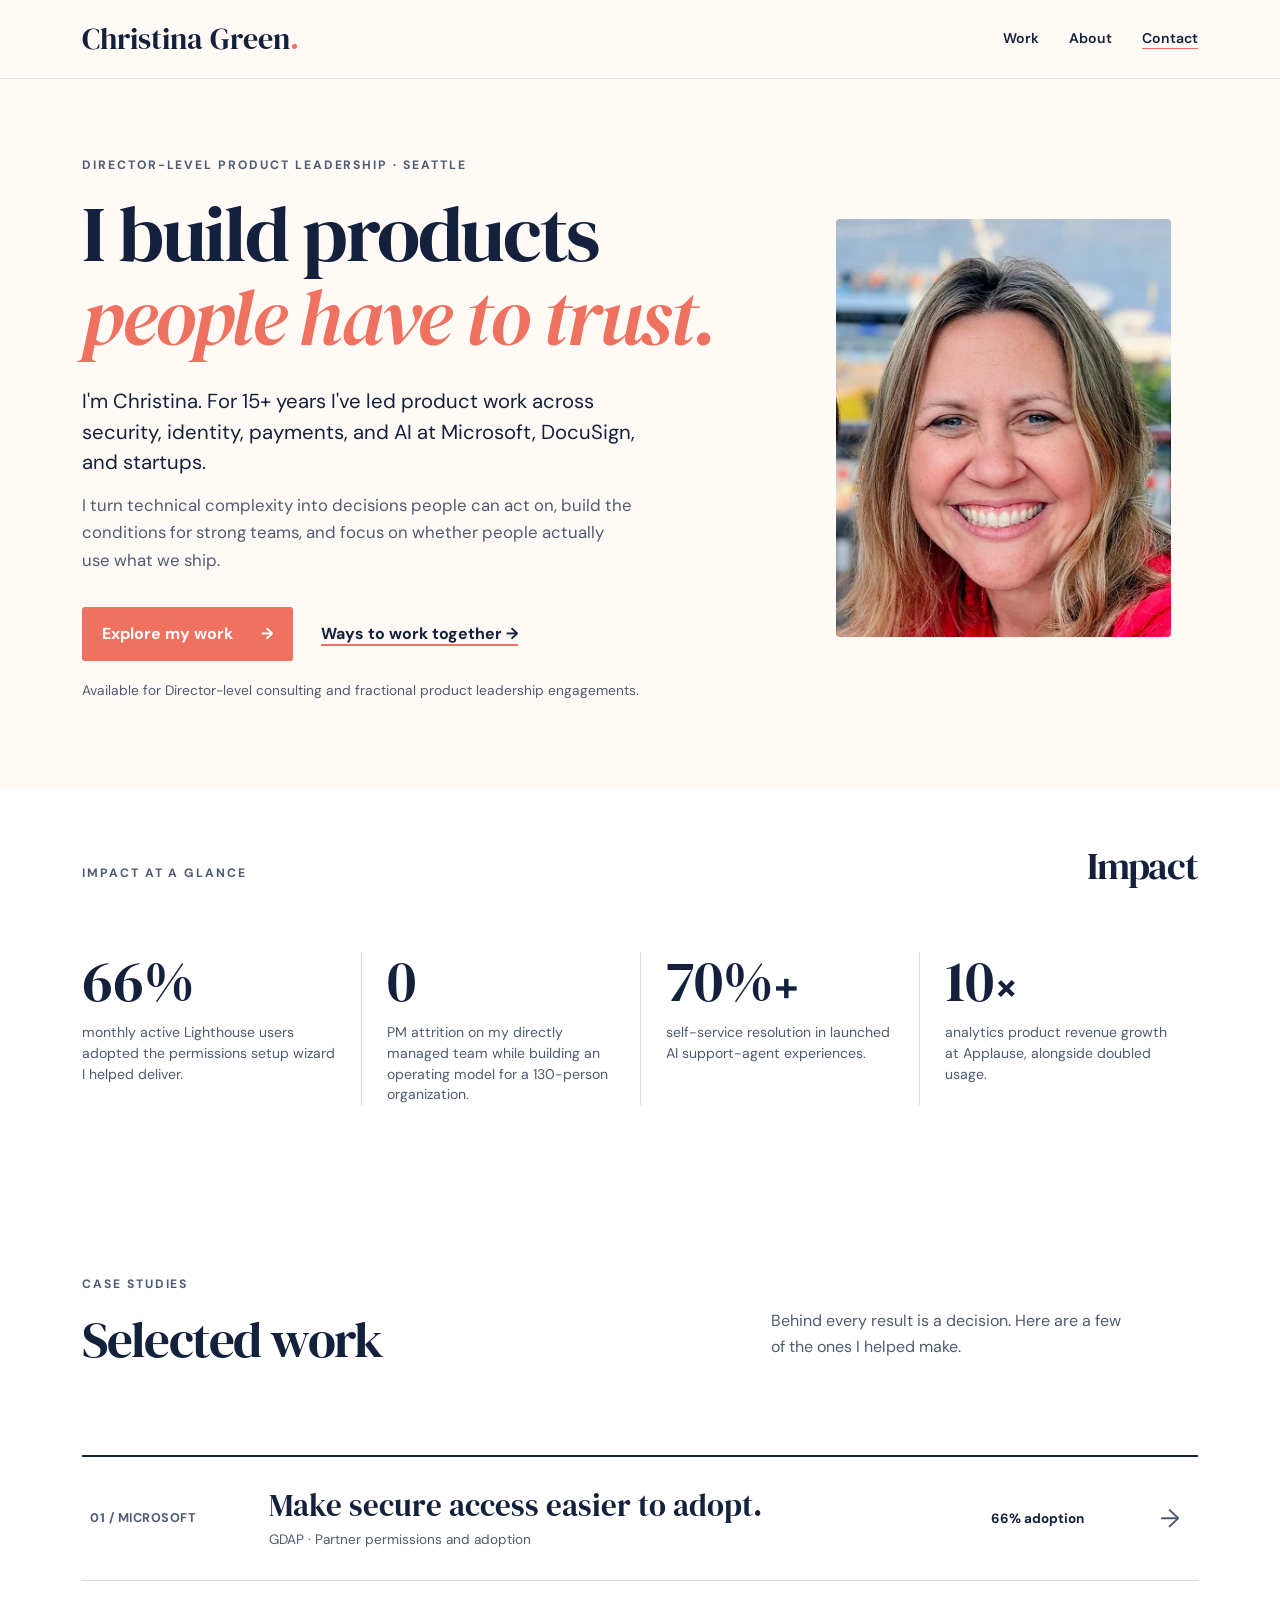
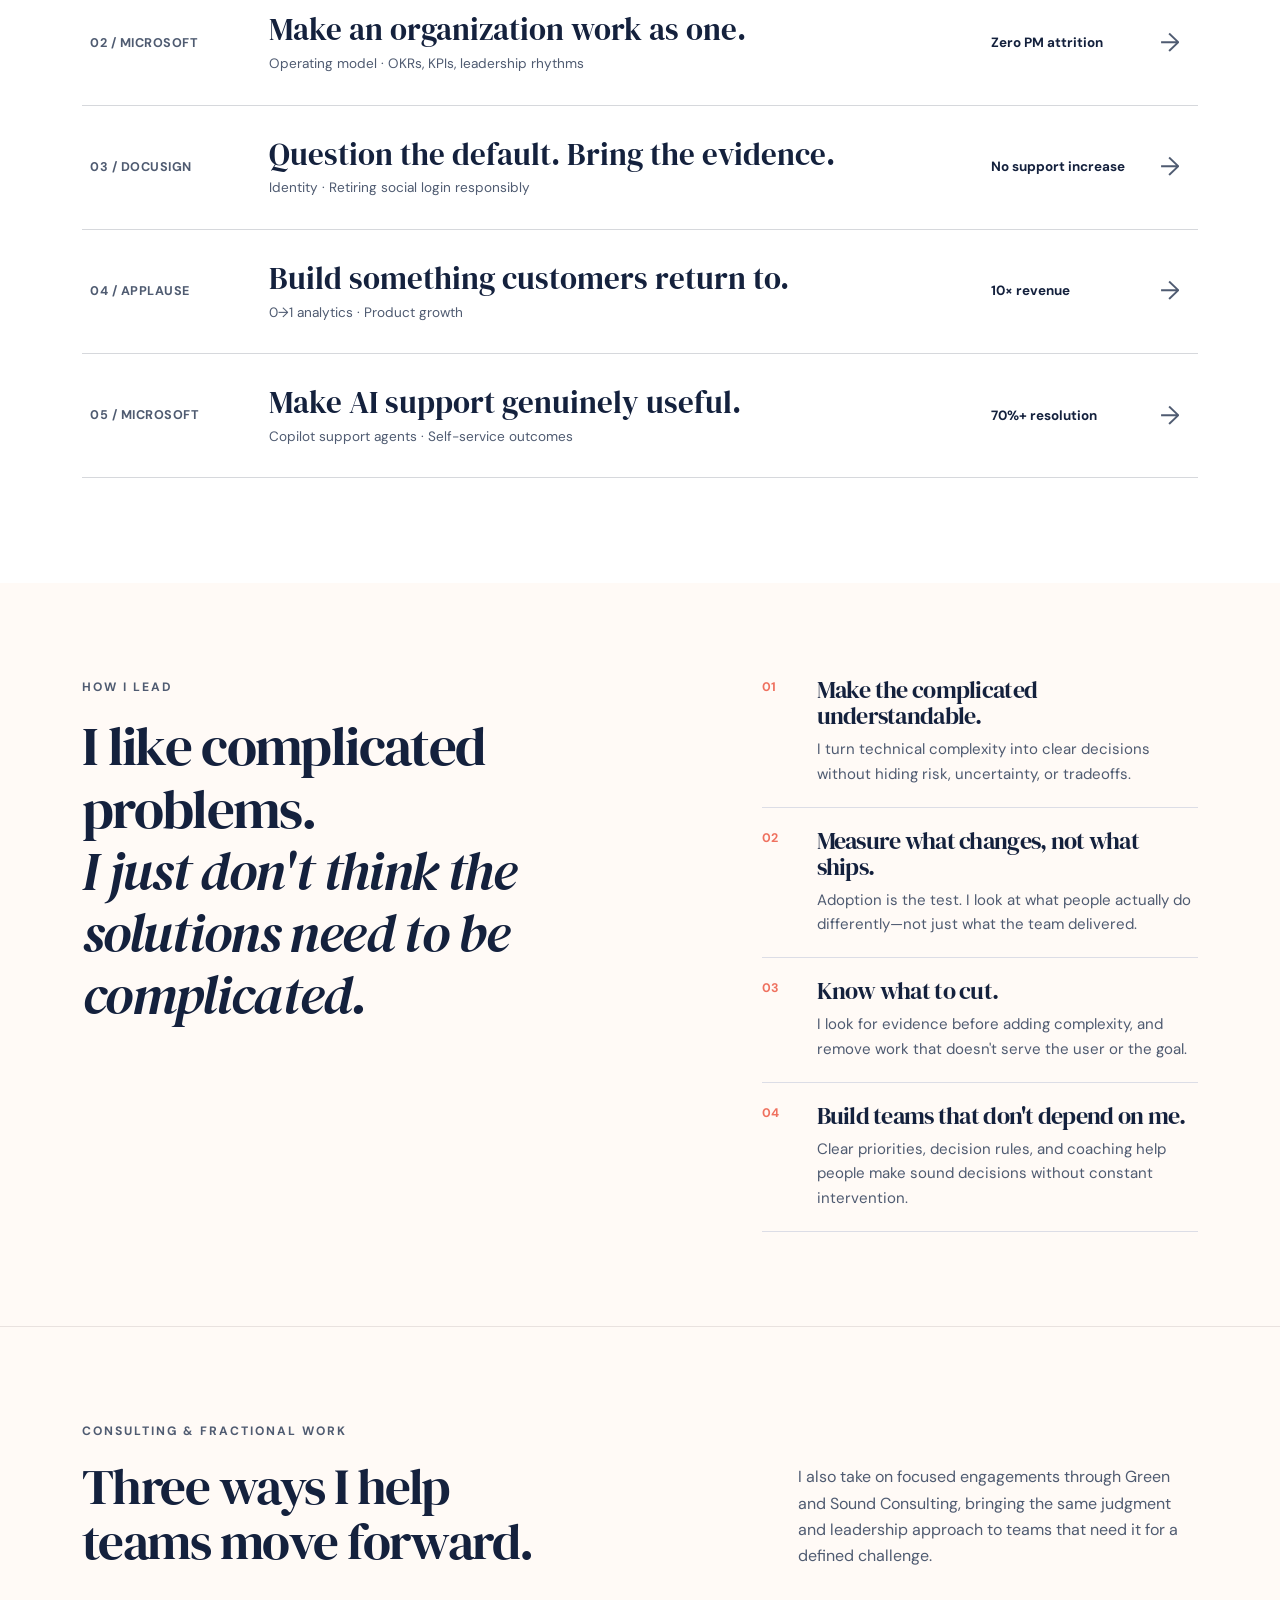
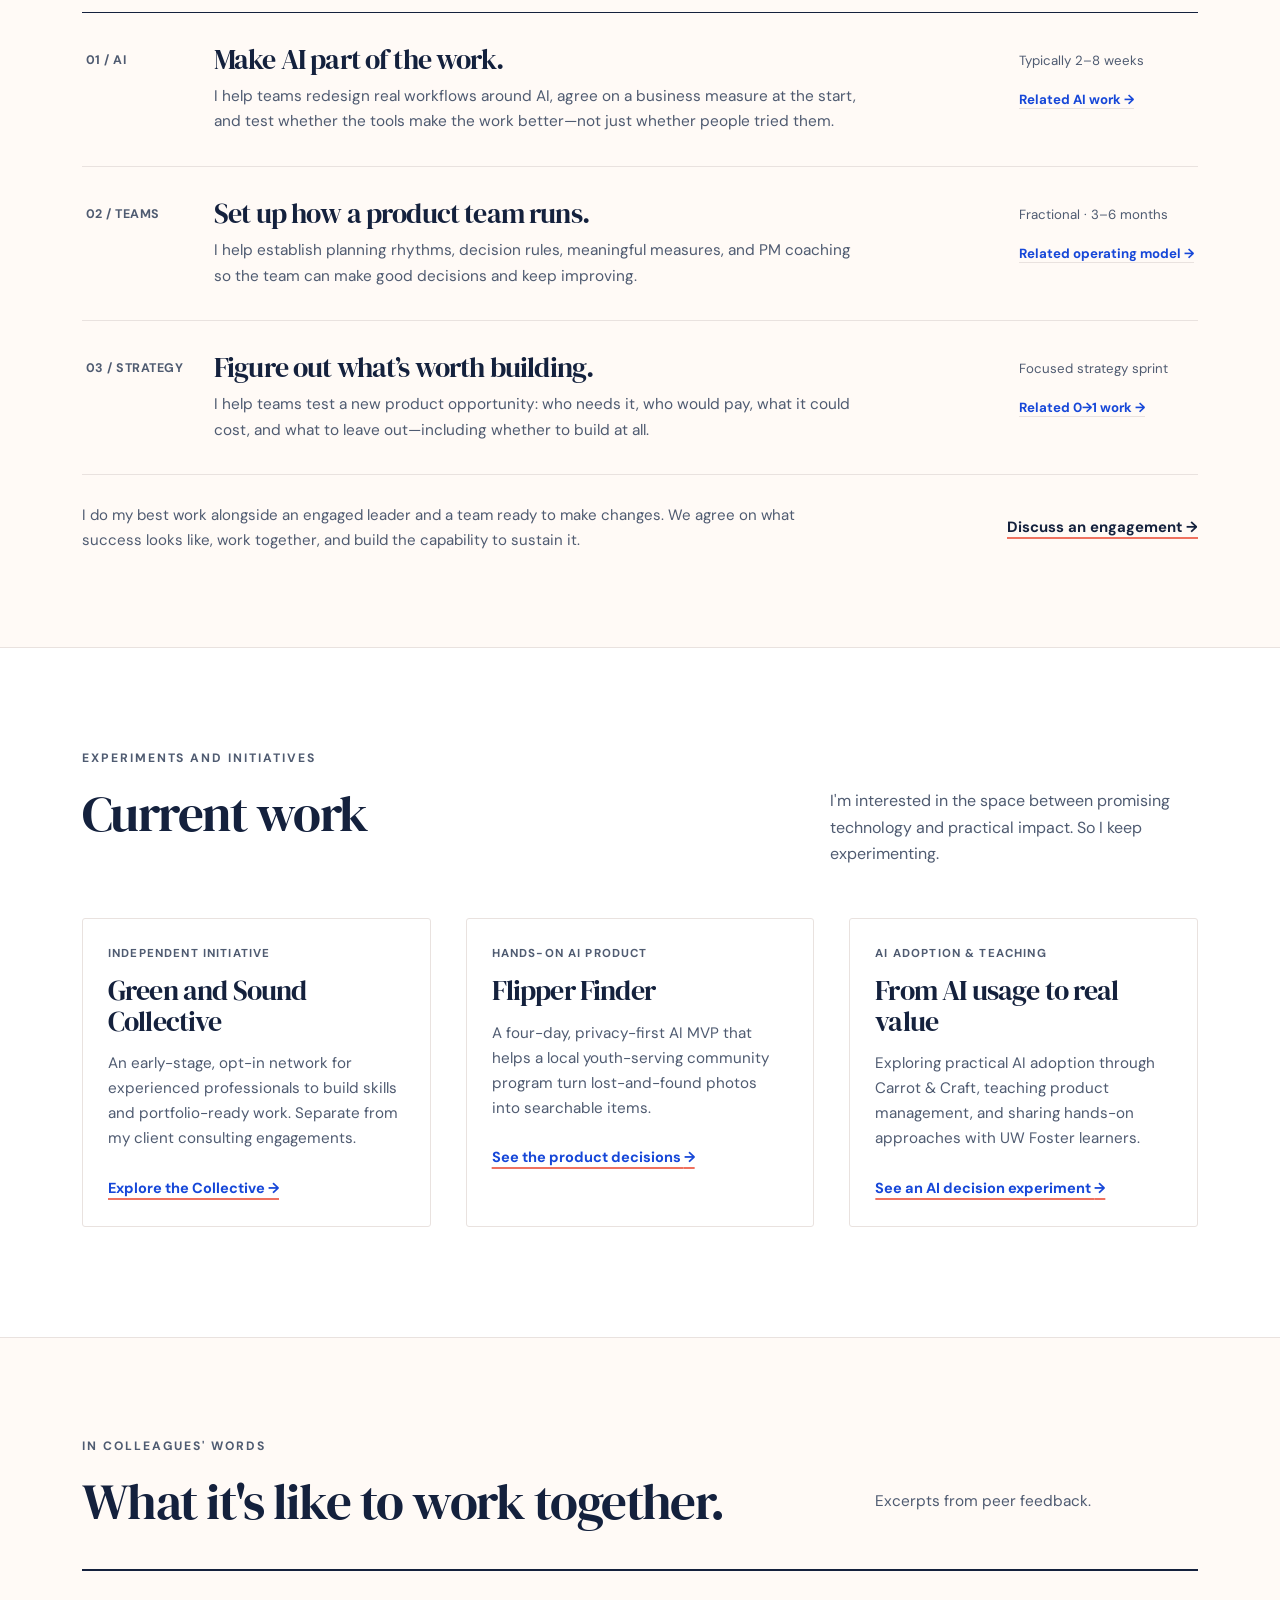
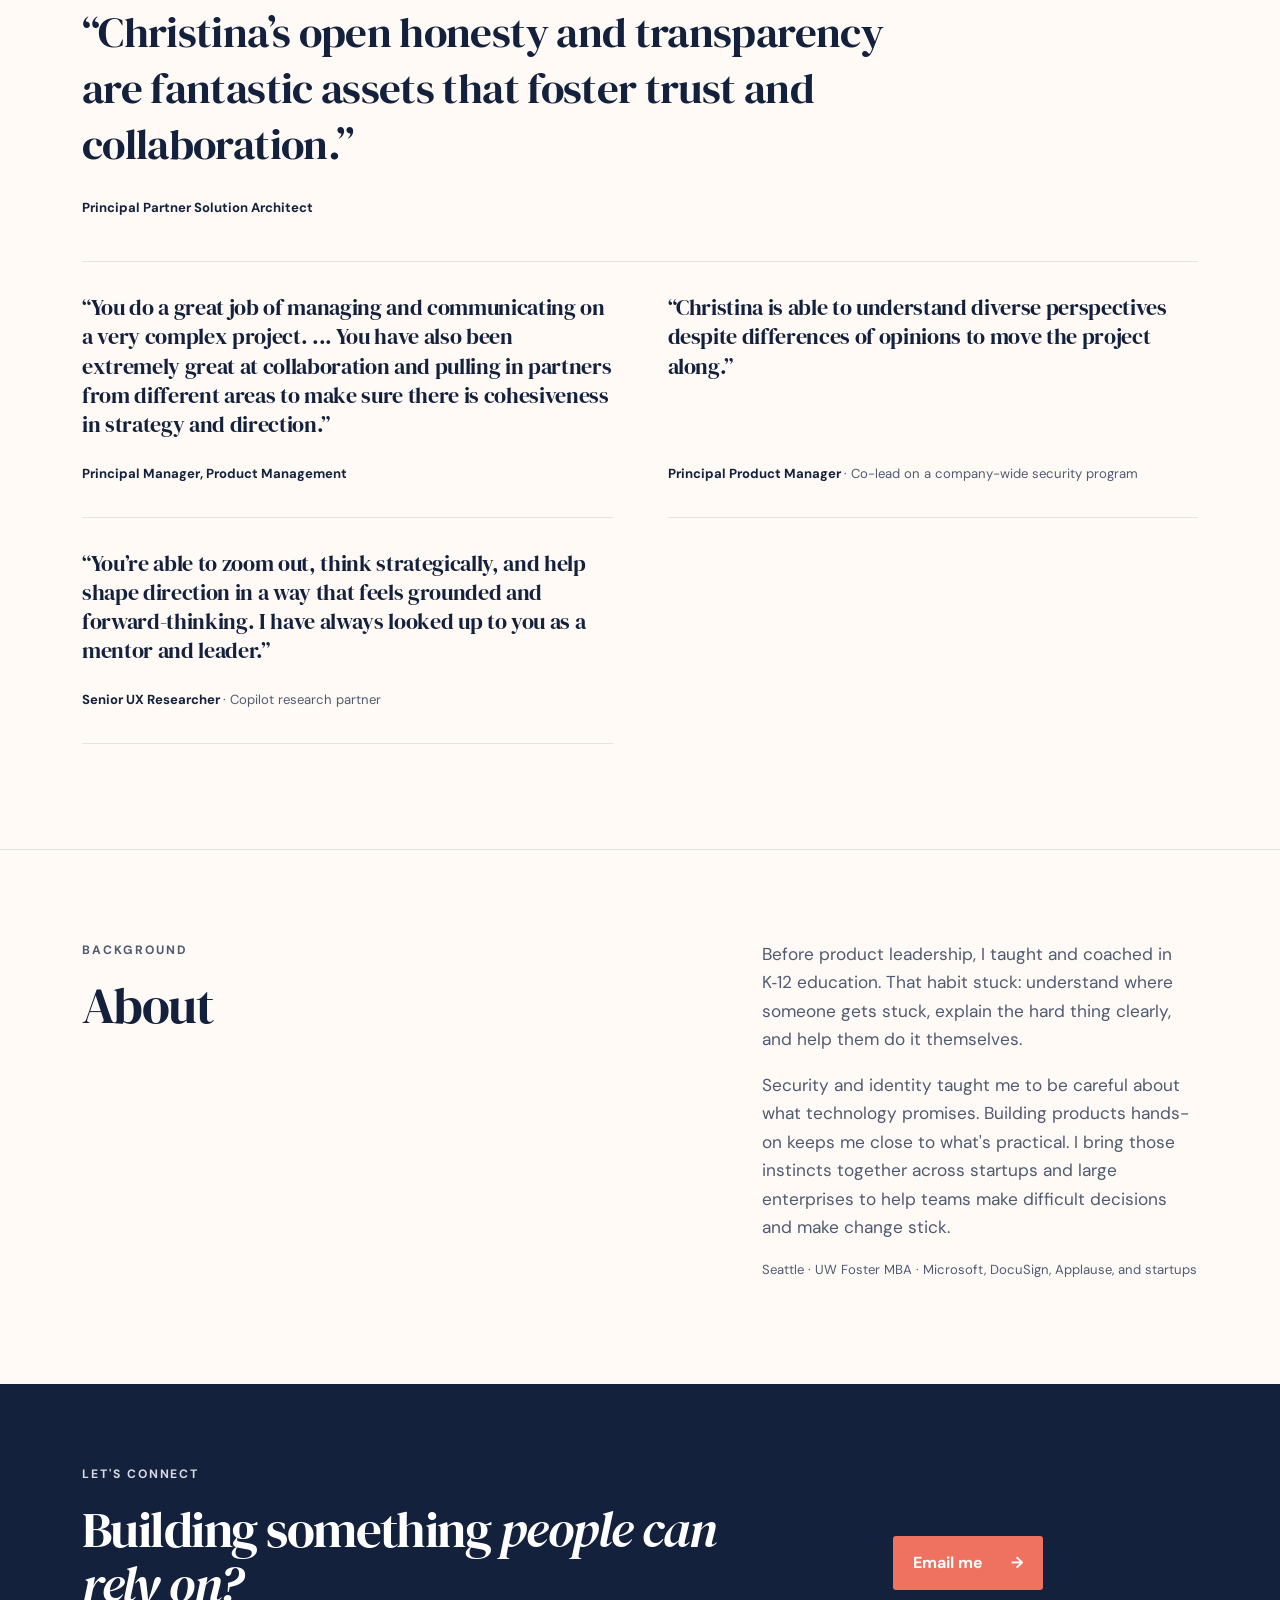
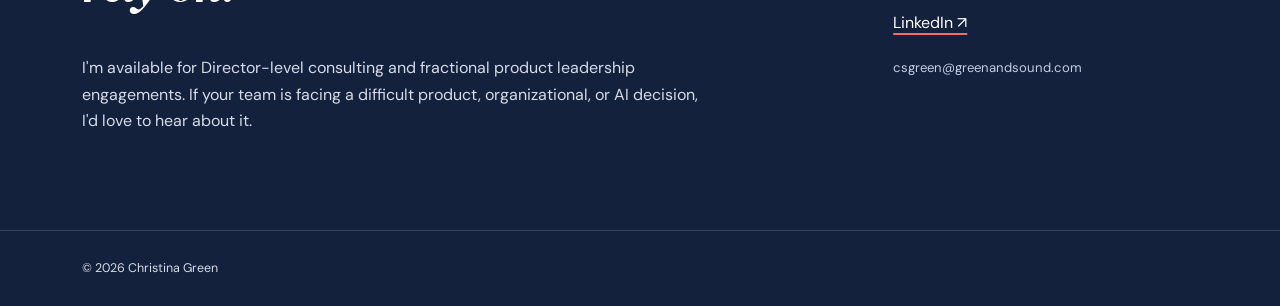
==== index.html @ acf98935 "Focus availability on Director-level consulting and fractional leadership" ====
<!doctype html>
<html lang="en"><head><meta charset="utf-8"><meta name="viewport" content="width=device-width,initial-scale=1"><meta name="theme-color" content="#fffaf6"><meta name="description" content="Christina Green — Director-level product leadership across security, identity, and AI. Clear decisions, stronger product teams, trusted products, and measurable adoption."><title>Christina Green | Product Leadership</title><link rel="stylesheet" href="portfolio-theme.css?v=1"><link rel="stylesheet" href="homepage.css?v=editorial5"><link rel="icon" type="image/svg+xml" href="assets/favicon.svg"><meta property="og:type" content="website"><meta property="og:site_name" content="Christina Green"><meta property="og:title" content="Christina Green | Product Leadership"><meta property="og:description" content="I build products people have to trust. Director-level product leadership across security, identity, and AI."><meta property="og:image" content="https://csgreen.github.io/portfolio/assets/social-preview.svg"><meta property="og:image:type" content="image/svg+xml"><meta property="og:image:width" content="1200"><meta property="og:image:height" content="630"><meta name="twitter:card" content="summary_large_image"></head>
<body id="top"><header class="site-header"><div class="shell header-inner"><a class="wordmark" href="#top">Christina Green<span class="period">.</span></a><nav aria-label="Main navigation"><a href="#work">Work</a><a href="#about">About</a><a class="header-contact" href="#contact">Contact</a></nav></div></header>
<main><section class="hero"><div class="shell hero-layout"><div class="hero-copy"><p class="kicker">Director-level product leadership · Seattle</p><h1>I build products <em>people have to trust.</em></h1><p class="intro">I'm Christina. For 15+ years I've led product work across security, identity, payments, and AI at Microsoft, DocuSign, and startups.</p><p class="support">I turn technical complexity into decisions people can act on, build the conditions for strong teams, and focus on whether people actually use what we ship.</p><div class="hero-actions"><a class="primary" href="#work">Explore my work <span aria-hidden="true">→</span></a><a class="text-action" href="#engagements">Ways to work together <span aria-hidden="true">→</span></a></div><p class="hero-availability">Available for Director-level consulting and fractional product leadership engagements.</p></div><div class="portrait-frame"><img src="assets/christina-portrait-hq.svg?v=2" alt="Christina Green smiling by the waterfront" width="720" height="900" fetchpriority="high"></div></div></section>
<section class="results" id="impact" aria-labelledby="impact-title"><div class="shell"><div class="section-top"><p class="kicker">Impact at a glance</p><h2 id="impact-title">Impact</h2></div><div class="metric-grid"><div><strong>66%</strong><p>monthly active Lighthouse users adopted the permissions setup wizard I helped deliver.</p></div><div><strong>0</strong><p>PM attrition on my directly managed team while building an operating model for a 130-person organization.</p></div><div><strong>70%<span class="math-symbol">+</span></strong><p>self-service resolution in launched AI support-agent experiences.</p></div><div><strong>10<span class="math-symbol">×</span></strong><p>analytics product revenue growth at Applause, alongside doubled usage.</p></div></div></div></section>
<section class="work-section" id="work"><div class="shell"><div class="work-heading"><div><p class="kicker">Case studies</p><h2>Selected work</h2></div><p>Behind every result is a decision. Here are a few of the ones I helped make.</p></div><div class="work-list">
<a class="work-row" href="gdap.html"><span class="work-index">01 / Microsoft</span><span class="work-name">Make secure access easier to adopt.<small>GDAP · Partner permissions and adoption</small></span><span class="work-outcome">66% adoption</span><span class="work-arrow" aria-hidden="true">→</span></a>
<a class="work-row" href="operating-model.html"><span class="work-index">02 / Microsoft</span><span class="work-name">Make an organization work as one.<small>Operating model · OKRs, KPIs, leadership rhythms</small></span><span class="work-outcome">Zero PM attrition</span><span class="work-arrow" aria-hidden="true">→</span></a>
<a class="work-row" href="docusign-identity.html"><span class="work-index">03 / DocuSign</span><span class="work-name">Question the default. Bring the evidence.<small>Identity · Retiring social login responsibly</small></span><span class="work-outcome">No support increase</span><span class="work-arrow" aria-hidden="true">→</span></a>
<a class="work-row" href="applause-analytics.html"><span class="work-index">04 / Applause</span><span class="work-name">Build something customers return to.<small>0→1 analytics · Product growth</small></span><span class="work-outcome">10× revenue</span><span class="work-arrow" aria-hidden="true">→</span></a>
<a class="work-row" href="copilot-agents.html"><span class="work-index">05 / Microsoft</span><span class="work-name">Make AI support genuinely useful.<small>Copilot support agents · Self-service outcomes</small></span><span class="work-outcome">70%+ resolution</span><span class="work-arrow" aria-hidden="true">→</span></a></div></div></section>
<section class="approach-section" id="approach"><div class="shell approach-layout"><div><p class="kicker">How I lead</p><h2>I like complicated problems.<br><em>I just don't think the solutions need to be complicated.</em></h2></div><div class="principles"><article><span>01</span><div><h3>Make the complicated understandable.</h3><p>I turn technical complexity into clear decisions without hiding risk, uncertainty, or tradeoffs.</p></div></article><article><span>02</span><div><h3>Measure what changes, not what ships.</h3><p>Adoption is the test. I look at what people actually do differently—not just what the team delivered.</p></div></article><article><span>03</span><div><h3>Know what to cut.</h3><p>I look for evidence before adding complexity, and remove work that doesn't serve the user or the goal.</p></div></article><article><span>04</span><div><h3>Build teams that don't depend on me.</h3><p>Clear priorities, decision rules, and coaching help people make sound decisions without constant intervention.</p></div></article></div></div></section>
<section class="engagements-section" id="engagements" aria-labelledby="engagements-title"><div class="shell"><div class="engagements-heading"><div><p class="kicker">Consulting &amp; fractional work</p><h2 id="engagements-title">Three ways I help teams move forward.</h2></div><p>I also take on focused engagements through Green and Sound Consulting, bringing the same judgment and leadership approach to teams that need it for a defined challenge.</p></div><div class="engagements-list">
<article class="engagement"><span class="engagement-index">01 / AI</span><div class="engagement-copy"><h3>Make AI part of the work.</h3><p>I help teams redesign real workflows around AI, agree on a business measure at the start, and test whether the tools make the work better—not just whether people tried them.</p></div><div class="engagement-meta"><span>Typically 2–8 weeks</span><a href="copilot-agents.html">Related AI work <span aria-hidden="true">→</span></a></div></article>
<article class="engagement"><span class="engagement-index">02 / Teams</span><div class="engagement-copy"><h3>Set up how a product team runs.</h3><p>I help establish planning rhythms, decision rules, meaningful measures, and PM coaching so the team can make good decisions and keep improving.</p></div><div class="engagement-meta"><span>Fractional · 3–6 months</span><a href="operating-model.html">Related operating model <span aria-hidden="true">→</span></a></div></article>
<article class="engagement"><span class="engagement-index">03 / Strategy</span><div class="engagement-copy"><h3>Figure out what’s worth building.</h3><p>I help teams test a new product opportunity: who needs it, who would pay, what it could cost, and what to leave out—including whether to build at all.</p></div><div class="engagement-meta"><span>Focused strategy sprint</span><a href="applause-analytics.html">Related 0→1 work <span aria-hidden="true">→</span></a></div></article>
</div><div class="engagements-bottom"><p>I do my best work alongside an engaged leader and a team ready to make changes. We agree on what success looks like, work together, and build the capability to sustain it.</p><a class="text-action" href="mailto:csgreen@greenandsound.com?subject=Product%20leadership%20engagement">Discuss an engagement <span aria-hidden="true">→</span></a></div></div></section>
<section class="now-section" id="now"><div class="shell"><div class="now-header"><div><p class="kicker">Experiments and initiatives</p><h2>Current work</h2></div><p>I'm interested in the space between promising technology and practical impact. So I keep experimenting.</p></div><div class="now-grid"><article><p class="category">Independent initiative</p><h3>Green and Sound Collective</h3><p>An early-stage, opt-in network for experienced professionals to build skills and portfolio-ready work. Separate from my client consulting engagements.</p><a href="collective.html">Explore the Collective <span aria-hidden="true">→</span></a></article><article><p class="category">Hands-on AI product</p><h3>Flipper Finder</h3><p>A four-day, privacy-first AI MVP that helps a local youth-serving community program turn lost-and-found photos into searchable items.</p><a href="flipper-finder.html">See the product decisions <span aria-hidden="true">→</span></a></article><article><p class="category">AI adoption & teaching</p><h3>From AI usage to real value</h3><p>Exploring practical AI adoption through Carrot &amp; Craft, teaching product management, and sharing hands-on approaches with UW Foster learners.</p><a href="wardrobe.html">See an AI decision experiment <span aria-hidden="true">→</span></a></article></div></div></section>
<section class="voices-section" id="voices" aria-labelledby="voices-title"><div class="shell"><div class="voices-heading"><div><p class="kicker">In colleagues' words</p><h2 id="voices-title">What it's like to work together.</h2></div><p>Excerpts from peer feedback.</p></div><figure class="voice-feature"><blockquote>“Christina’s open honesty and transparency are fantastic assets that foster trust and collaboration.”</blockquote><figcaption>Principal Partner Solution Architect</figcaption></figure><div class="voices-grid"><figure><blockquote>“You do a great job of managing and communicating on a very complex project. ... You have also been extremely great at collaboration and pulling in partners from different areas to make sure there is cohesiveness in strategy and direction.”</blockquote><figcaption>Principal Manager, Product Management</figcaption></figure><figure><blockquote>“Christina is able to understand diverse perspectives despite differences of opinions to move the project along.”</blockquote><figcaption>Principal Product Manager <span>· Co-lead on a company-wide security program</span></figcaption></figure><figure><blockquote>“You’re able to zoom out, think strategically, and help shape direction in a way that feels grounded and forward-thinking. I have always looked up to you as a mentor and leader.”</blockquote><figcaption>Senior UX Researcher <span>· Copilot research partner</span></figcaption></figure></div></div></section>
<section class="about-section" id="about"><div class="shell about-layout"><div><p class="kicker">Background</p><h2>About</h2></div><div><p>Before product leadership, I taught and coached in K‑12 education. That habit stuck: understand where someone gets stuck, explain the hard thing clearly, and help them do it themselves.</p><p>Security and identity taught me to be careful about what technology promises. Building products hands-on keeps me close to what's practical. I bring those instincts together across startups and large enterprises to help teams make difficult decisions and make change stick.</p><p class="about-small">Seattle · UW Foster MBA · Microsoft, DocuSign, Applause, and startups</p></div></div></section>
<section class="contact-section" id="contact"><div class="shell contact-layout"><div><p class="kicker">Let's connect</p><h2>Building something <em>people can rely on?</em></h2><p>I'm available for Director-level consulting and fractional product leadership engagements. If your team is facing a difficult product, organizational, or AI decision, I'd love to hear about it.</p></div><div class="contact-actions"><a class="primary" href="mailto:csgreen@greenandsound.com">Email me <span aria-hidden="true">→</span></a><a href="https://www.linkedin.com/in/christinasgreen/" target="_blank" rel="noopener noreferrer">LinkedIn ↗</a><span>csgreen@greenandsound.com</span></div></div></section></main><footer><div class="shell"><span>© 2026 Christina Green</span></div></footer></body></html>
---- portfolio-theme.css ----
@import url('https://fonts.googleapis.com/css2?family=DM+Sans:wght@400;500;600;700&family=DM+Serif+Display:ital@0;1&display=swap');
:root{--bg:#fffaf6;--paper:#ffffff;--ink:#14213d;--green:#1747d8;--muted:#536079;--sage:#f0f3ff;--line:#e4e4e8;--terra:#ed705b;--sand:#fff1eb;--navy:#14213d;--coral:#ed705b;--blue:#1747d8}
html{scroll-behavior:smooth}body{background:var(--bg);color:var(--ink);font-family:'DM Sans',Arial,sans-serif;line-height:1.65}h1,h2,h3{font-family:'DM Serif Display',Georgia,serif;font-weight:400;letter-spacing:-.027em;line-height:1.1}h1{letter-spacing:-.04em}a{color:var(--blue)}a:hover{text-decoration-color:var(--coral)}a:focus-visible,button:focus-visible{outline:3px solid var(--coral);outline-offset:4px}.eyebrow{color:var(--coral);font-family:'DM Sans',sans-serif;letter-spacing:.16em}.wrap{max-width:1120px}.nav{border-bottom:1px solid var(--line)}.nav a{color:var(--navy)}.nav a:hover{color:var(--blue)}.hero{background:var(--bg)}.hero h1{color:var(--navy)}.lead,.section p{color:var(--muted)}.section{border-color:var(--line)}.fact,.panel,.step,.evidence div{border-radius:8px;background:#fff;border:1px solid var(--line);box-shadow:none}.fact strong{color:var(--blue)}.decision{background:var(--sand);border-left-color:var(--coral);border-radius:0 8px 8px 0}.quote{border-left-color:var(--coral)}.foot{border-color:var(--line)}::selection{background:#ffd8ce;color:var(--navy)}@media(max-width:700px){.wrap{padding-left:22px;padding-right:22px}}
---- homepage.css ----
@import url('https://fonts.googleapis.com/css2?family=DM+Sans:wght@400;500;600;700&family=DM+Serif+Display:ital@0;1&display=swap');
:root{--bg:#fffaf6;--navy:#14213d;--coral:#ed705b;--blue:#1747d8;--muted:#536079;--line:#e6e3e2}*{box-sizing:border-box}html{scroll-behavior:smooth}body{margin:0;background:var(--bg);color:var(--navy);font:16px/1.65 'DM Sans',Arial,sans-serif;-webkit-font-smoothing:antialiased}a{color:inherit}a:focus-visible{outline:3px solid var(--coral);outline-offset:4px}.shell{max-width:1180px;padding:0 32px;margin:auto}h1,h2,h3,p{margin-top:0}h1,h2,h3{font-family:'DM Serif Display',Georgia,serif;font-weight:400;line-height:1.08;letter-spacing:-.03em}h1{font-size:clamp(3.6rem,6.3vw,6.3rem)}h2{font-size:clamp(2.4rem,4vw,4.1rem)}h3{font-size:clamp(1.6rem,2.2vw,2.15rem)}h1 em,h2 em{font-weight:400;color:var(--coral)}.kicker{color:var(--coral);font-size:.76rem;letter-spacing:.16em;text-transform:uppercase;font-weight:700;margin-bottom:18px}.site-header{border-bottom:1px solid var(--line);background:var(--bg)}.header-inner{min-height:88px;display:flex;align-items:center;justify-content:space-between;gap:25px}.wordmark{font-family:'DM Serif Display',Georgia,serif;font-size:1.85rem;text-decoration:none;white-space:nowrap}.period{color:var(--coral)}nav{display:flex;align-items:center;gap:30px}nav a{text-decoration:none;font-size:.88rem;font-weight:600}nav a:hover{color:var(--coral)}nav .header-contact{background:var(--coral);color:white;padding:11px 19px;border-radius:3px}nav .header-contact:hover{color:white;background:#d85946}.hero{padding:86px 0 78px}.hero-layout{display:grid;grid-template-columns:1.32fr .72fr;gap:8%;align-items:center}.hero h1{max-width:770px;margin:0 0 28px}.hero .intro{font-size:1.27rem;line-height:1.5;max-width:620px;margin-bottom:14px}.support{color:var(--muted);max-width:550px;font-size:1.05rem}.hero-actions{display:flex;align-items:center;gap:28px;margin-top:32px}.primary{display:inline-flex;align-items:center;gap:28px;padding:14px 20px;background:var(--blue);color:white;font-weight:700;text-decoration:none;border-radius:3px}.primary:hover{background:#0d34aa}.text-action{text-decoration:none;font-weight:700;border-bottom:2px solid var(--coral)}.portrait-frame{position:relative;align-self:center;max-width:350px;margin:auto}.portrait-frame img{position:relative;width:100%;height:auto;display:block;object-fit:cover;z-index:1}.portrait-accent{position:absolute;inset:9% -9% 11% 14%;background:#ffe3dc;border-radius:48% 48% 4% 4%;transform:rotate(-6deg)}.portrait-note{position:relative;z-index:2;font-size:.78rem;color:var(--muted);text-align:center;margin:12px 0 0;letter-spacing:.03em}.results{padding:58px 0 62px;border-top:1px solid var(--line);border-bottom:1px solid var(--line);background:#fff}.section-top{display:flex;align-items:baseline;justify-content:space-between;gap:30px}.section-top h2{font-size:clamp(1.7rem,3vw,2.5rem)}.metric-grid{display:grid;grid-template-columns:repeat(4,1fr);margin-top:35px}.metric-grid>div{padding:0 25px;border-left:1px solid #dddde4}.metric-grid>div:first-child{border-left:0;padding-left:0}.metric-grid strong{font:400 clamp(2.8rem,4.5vw,4.4rem)/1 'DM Serif Display',Georgia,serif;color:var(--blue)}.metric-grid p{font-size:.88rem;line-height:1.48;margin:12px 0 0;color:var(--muted)}.work-section,.approach-section,.now-section,.about-section{padding:100px 0}.work-heading{display:grid;grid-template-columns:1fr .7fr;align-items:end;gap:80px;margin-bottom:45px}.work-heading p:last-child{color:var(--muted);max-width:360px}.work-list{border-top:1px solid var(--navy)}.work-row{display:grid;grid-template-columns:155px 1fr 145px 30px;align-items:center;gap:24px;padding:27px 8px;border-bottom:1px solid #d6d8dc;text-decoration:none;transition:background .2s,padding .2s}.work-row:hover{background:#fff0ea;padding-left:17px}.work-index{font-size:.79rem;font-weight:700;color:var(--coral);text-transform:uppercase;letter-spacing:.04em}.work-name{font:400 clamp(1.45rem,2.4vw,2rem)/1.2 'DM Serif Display',Georgia,serif}.work-name small{display:block;font:400 .85rem/1.5 'DM Sans',Arial,sans-serif;color:var(--muted);margin-top:6px}.work-outcome{font-size:.84rem;font-weight:700;color:var(--blue)}.work-arrow{font-size:1.6rem;color:var(--coral)}.approach-section{background:#f1f4fb}.approach-layout{display:grid;grid-template-columns:1fr .8fr;gap:12%;align-items:start}.approach-layout h2{max-width:670px}.principles article{display:grid;grid-template-columns:40px 1fr;gap:15px;padding:20px 0;border-bottom:1px solid #d4dbea}.principles article:first-child{padding-top:0}.principles span{font-size:.78rem;color:var(--coral);font-weight:700}.principles h3{font-size:1.5rem;margin-bottom:8px}.principles p{font-size:.94rem;color:var(--muted);margin:0}.now-header{display:grid;grid-template-columns:1fr .55fr;gap:80px;align-items:end;margin-bottom:35px}.now-header>p{color:var(--muted)}.now-grid{display:grid;grid-template-columns:repeat(3,1fr);gap:35px}.now-grid article{border-top:3px solid var(--coral);padding-top:25px}.now-grid article:nth-child(2){border-color:var(--blue)}.now-grid article:nth-child(3){border-color:#e8a453}.category{font-size:.72rem;text-transform:uppercase;letter-spacing:.1em;color:var(--coral);font-weight:700}.now-grid h3{margin:12px 0 15px}.now-grid article>p:not(.category){color:var(--muted);font-size:.95rem}.now-grid a{display:inline-block;margin-top:10px;color:var(--blue);font-weight:700;font-size:.91rem;text-underline-offset:4px}.about-section{border-top:1px solid var(--line)}.about-layout{display:grid;grid-template-columns:1fr .8fr;gap:12%}.about-layout>div:last-child{font-size:1.08rem}.about-layout>div:last-child p{color:var(--muted)}.about-small{font-size:.82rem}.contact-section{padding:85px 0;background:var(--navy);color:#fff}.contact-layout{display:grid;grid-template-columns:1fr .45fr;gap:12%;align-items:center}.contact-section h2{max-width:670px}.contact-section p:not(.kicker){max-width:630px;color:#d5dbe8}.contact-actions{display:flex;flex-direction:column;align-items:flex-start;gap:20px}.contact-actions>a:not(.primary){color:#fff;text-underline-offset:5px}.contact-actions>span{font-size:.82rem;color:#c4cde1}footer{padding:27px 0}footer .shell{display:flex;justify-content:space-between;gap:20px;font-size:.78rem;color:var(--muted)}::selection{background:#ffdbd2;color:var(--navy)}@media(max-width:850px){.header-inner{align-items:flex-start;padding-top:20px;padding-bottom:20px;flex-direction:column}nav{flex-wrap:wrap;gap:12px 23px}.hero-layout{grid-template-columns:1fr .5fr;gap:4%}.hero h1{font-size:clamp(3rem,7vw,5rem)}.work-row{grid-template-columns:115px 1fr 28px}.work-outcome{display:none}.approach-layout,.now-header,.about-layout,.contact-layout{gap:35px}.metric-grid{grid-template-columns:repeat(2,1fr);gap:25px}.metric-grid>div:nth-child(3){border-left:0;padding-left:0}}@media(max-width:620px){.shell{padding:0 22px}.header-inner{min-height:0}.wordmark{font-size:1.65rem}nav{gap:12px 18px}nav a{font-size:.8rem}.hero{padding:45px 0 58px}.hero-layout,.work-heading,.approach-layout,.now-header,.about-layout,.contact-layout{grid-template-columns:1fr}.hero h1{font-size:clamp(3rem,12vw,4.8rem)}.portrait-frame{max-width:260px;margin:20px auto 0}.hero-actions{flex-wrap:wrap}.results{padding:42px 0}.section-top{display:block}.metric-grid{gap:25px 14px}.metric-grid>div{padding:0 0 0 15px}.metric-grid strong{font-size:2.7rem}.metric-grid p{font-size:.79rem}.work-section,.approach-section,.now-section,.about-section{padding:65px 0}.work-heading{gap:10px}.work-row{grid-template-columns:1fr 26px;gap:8px;padding:22px 4px}.work-index{grid-column:1}.work-name{grid-column:1}.work-arrow{grid-column:2;grid-row:1 / span 2}.now-grid{grid-template-columns:1fr;gap:30px}.contact-section{padding:60px 0}footer .shell{flex-direction:column;gap:4px}}
/* Cohesive editorial refinement: one accent system, consistent spacing and rhythm */
:root{--bg:#fffaf6;--navy:#14213d;--coral:#ef715f;--blue:#1647d8;--muted:#4f5b71;--line:#e9e2df}
body{background:var(--bg)}
.site-header{background:var(--bg);position:relative;z-index:3}
.header-inner{min-height:78px}
nav .header-contact{background:transparent;color:var(--navy);border-bottom:2px solid var(--coral);border-radius:0;padding:6px 0}
nav .header-contact:hover{background:transparent;color:var(--coral)}
.hero{padding:76px 0 88px}
.hero-layout{grid-template-columns:minmax(0,1.2fr) minmax(280px,.72fr);gap:7%}
.hero h1{font-size:clamp(3.7rem,6.2vw,6.2rem);line-height:1.04}
.hero h1 em{font-style:italic;color:var(--coral)}
.hero .intro{max-width:590px}
.primary{background:var(--coral);color:#fff;transition:background .2s,transform .2s}
.primary:hover{background:#d85847;transform:translateY(-1px)}
.portrait-frame{width:100%;max-width:335px}
.portrait-frame img{border-radius:46% 46% 4px 4px;aspect-ratio:4/5;object-fit:cover;object-position:center}
.portrait-accent{inset:5% -5% 7% 10%;border-radius:48% 48% 4px 4px;background:#f7ddd5;transform:rotate(4deg)}
.portrait-note{font-style:italic;font-family:'DM Serif Display',Georgia,serif;font-size:1.08rem;color:var(--coral)}
.results{background:#fff3ed;border:0;padding:56px 0 64px}
.section-top{align-items:center}
.section-top h2{max-width:560px}
.metric-grid{margin-top:34px}
.metric-grid>div{border-left-color:#e6d5d0}
.metric-grid strong{color:var(--navy)}
.metric-grid>div:first-child strong{color:var(--coral)}
.work-section{background:var(--bg);padding-top:105px;padding-bottom:105px}
.work-heading{align-items:center}
.work-heading h2{max-width:590px}
.work-list{border-top:2px solid var(--navy)}
.work-row{padding-top:30px;padding-bottom:30px}
.work-row:hover{background:#fff0e9}
.work-index{color:var(--coral)}
.work-outcome{color:var(--navy)}
.approach-section{background:#f4f4f8;padding:94px 0}
.approach-layout h2{font-size:clamp(2.6rem,4.3vw,4.4rem);line-height:1.13}
.approach-layout h2 em{color:var(--coral)}
.principles article{border-bottom-color:#dcdde6}
.now-section{background:#fff;padding:100px 0 110px}
.now-grid article{padding:26px 22px 22px;background:#fffaf6;border:1px solid #efe5e0;border-top:3px solid var(--coral);border-radius:0}
.now-grid article:nth-child(2){border-top-color:var(--blue)}
.now-grid article:nth-child(3){border-top-color:#e7a355}
.now-grid .category{color:var(--muted)}
.now-grid a{color:var(--blue)}
.about-section{background:var(--bg);padding:90px 0}
.contact-section{background:var(--navy);padding:80px 0}
.contact-section h2 em{color:#ff9a88}
.contact-section .kicker{color:#ff9a88}
.contact-section .primary{background:var(--coral)}
footer{background:var(--navy);border-top:1px solid #37415a}
footer .shell{color:#c4cce0}
@media(max-width:850px){.hero-layout{grid-template-columns:minmax(0,1fr) minmax(210px,.55fr);gap:5%}}
@media(max-width:620px){.hero{padding:45px 0 60px}.hero-layout{grid-template-columns:1fr}.hero h1{font-size:clamp(3.15rem,11vw,4.7rem)}.portrait-frame{max-width:270px}.results{padding:48px 0}.metric-grid>div{border-left-color:#e6d5d0}.work-section,.now-section,.about-section{padding:65px 0}.approach-section{padding:65px 0}.now-grid article{padding:22px}.contact-section{padding:60px 0}}

/* Final restrained system */
.kicker{color:var(--muted)!important}
.hero h1{max-width:760px;text-wrap:balance}
.hero h1 em{color:var(--coral)}
.primary{background:var(--coral)}
.text-action,.header-contact,.now-grid a,.contact-actions>a:not(.primary){text-decoration:underline;text-decoration-color:var(--coral);text-decoration-thickness:2px;text-underline-offset:5px;border-bottom:0!important}
nav .header-contact{background:transparent!important;color:var(--navy)!important;padding:0!important;border:0!important;text-decoration:underline;text-decoration-color:var(--coral);text-underline-offset:5px}
.portrait-frame img{border-radius:4px;aspect-ratio:auto;object-fit:contain}
.portrait-accent,.portrait-note{display:none}
.results{background:#fff!important}
.metric-grid strong,.metric-grid>div:first-child strong{color:var(--navy)!important}
.math-symbol{font-family:'DM Sans',Arial,sans-serif;font-weight:600;font-size:.75em;letter-spacing:0}
.work-section,.approach-section,.now-section,.about-section{background:var(--bg)!important}
.work-section,.now-section{background:#fff!important}
.approach-layout h2 em{color:var(--navy)!important}
.now-grid article,.now-grid article:nth-child(2),.now-grid article:nth-child(3){border:1px solid var(--line)!important;border-radius:3px;background:#fff;padding:25px}
.work-index,.work-arrow,.category{color:var(--muted)!important}
.work-row:hover{background:#fffaf6}
.contact-section{background:var(--navy)}
.contact-section .kicker{color:#d6dbe5!important}
.contact-section h2 em{color:#fff!important}
footer .shell{color:#d6dbe5}
@media(max-width:620px){.header-inner{flex-direction:row;align-items:center;gap:12px}.wordmark{font-size:1.32rem}nav{flex-wrap:nowrap;gap:12px}nav a{font-size:.76rem;white-space:nowrap}.hero h1{text-wrap:balance}}

/* Colleague feedback: editorial proof, not testimonial cards */
.voices-section{padding:98px 0 105px;background:var(--bg);border-top:1px solid var(--line)}
.voices-heading{display:grid;grid-template-columns:minmax(0,1.2fr) minmax(230px,.55fr);align-items:end;gap:8%;margin-bottom:40px}
.voices-heading h2{max-width:680px;margin:0;text-wrap:balance}
.voices-heading>p{color:var(--muted);max-width:330px;font-size:.96rem;line-height:1.7}
.voices-section figure{margin:0}
.voices-section blockquote{font-family:'DM Serif Display',Georgia,serif;font-weight:400;line-height:1.3;letter-spacing:-.015em;margin:0;color:var(--navy)}
.voices-section figcaption{font-size:.82rem;font-weight:700;color:var(--navy);margin-top:24px}
.voices-section figcaption span{font-weight:400;color:var(--muted)}
.voice-feature{padding:34px 0 43px;border-top:2px solid var(--navy);border-bottom:1px solid var(--line)}
.voice-feature blockquote{font-size:clamp(2rem,3.35vw,3.4rem);max-width:850px}
.voices-grid{display:grid;grid-template-columns:repeat(2,minmax(0,1fr));gap:0 55px}
.voices-grid figure{padding:31px 0 32px;border-bottom:1px solid var(--line);display:flex;flex-direction:column;justify-content:space-between}
.voices-grid blockquote{font-size:clamp(1.2rem,1.75vw,1.6rem)}
@media(max-width:620px){.voices-section{padding:65px 0}.voices-heading{grid-template-columns:1fr;gap:15px;margin-bottom:30px}.voices-grid{grid-template-columns:1fr}.voice-feature blockquote{font-size:clamp(1.9rem,7.3vw,2.5rem)}.voices-grid blockquote{font-size:1.35rem}}

/* Consulting options follow leadership work, using the existing editorial system. */
.hero-availability{margin:18px 0 0;color:var(--muted);font-size:.86rem;line-height:1.6;max-width:580px}
.engagements-section{padding:94px 0;background:var(--bg);border-top:1px solid var(--line);border-bottom:1px solid var(--line)}
.engagements-heading{display:grid;grid-template-columns:minmax(0,1fr) minmax(270px,.65fr);gap:9%;align-items:end;margin-bottom:42px}
.engagements-heading h2{max-width:710px;margin-bottom:0;text-wrap:balance}
.engagements-heading>p{max-width:420px;margin:0;color:var(--muted)}
.engagements-list{border-top:1px solid var(--navy)}
.engagement{display:grid;grid-template-columns:100px minmax(0,1fr) 175px;gap:28px;padding:31px 4px;border-bottom:1px solid var(--line);align-items:start}
.engagement-index{font-size:.78rem;font-weight:700;color:var(--muted);text-transform:uppercase;letter-spacing:.04em;padding-top:6px}
.engagement-copy h3{font-size:clamp(1.45rem,2.2vw,2rem);margin:0 0 10px}
.engagement-copy p{color:var(--muted);font-size:.96rem;line-height:1.65;margin:0;max-width:650px}
.engagement-meta{display:flex;flex-direction:column;gap:17px;align-items:flex-start;padding-top:6px;font-size:.83rem}
.engagement-meta>span{color:var(--muted)}
.engagement-meta a{font-weight:700;color:var(--blue);text-decoration:underline;text-underline-offset:4px;text-decoration-color:var(--line)}
.engagement-meta a:hover{text-decoration-color:var(--coral)}
.engagements-bottom{display:flex;align-items:center;justify-content:space-between;gap:35px;padding-top:28px}
.engagements-bottom p{max-width:720px;color:var(--muted);margin:0;font-size:.94rem}
.engagements-bottom a{white-space:nowrap;font-size:.93rem}
@media(max-width:850px){.engagements-heading{gap:5%}.engagement{grid-template-columns:85px minmax(0,1fr);gap:14px 22px}.engagement-meta{grid-column:2;flex-direction:row;flex-wrap:wrap;gap:10px 22px;padding-top:0}}
@media(max-width:620px){.engagements-section{padding:65px 0}.engagements-heading{grid-template-columns:1fr;gap:18px;margin-bottom:28px}.engagement{grid-template-columns:1fr;gap:8px;padding:25px 4px}.engagement-index,.engagement-meta{grid-column:1}.engagement-meta{margin-top:4px;flex-direction:column;gap:10px}.engagements-bottom{flex-direction:column;align-items:flex-start;gap:17px}.hero-availability{font-size:.82rem}}
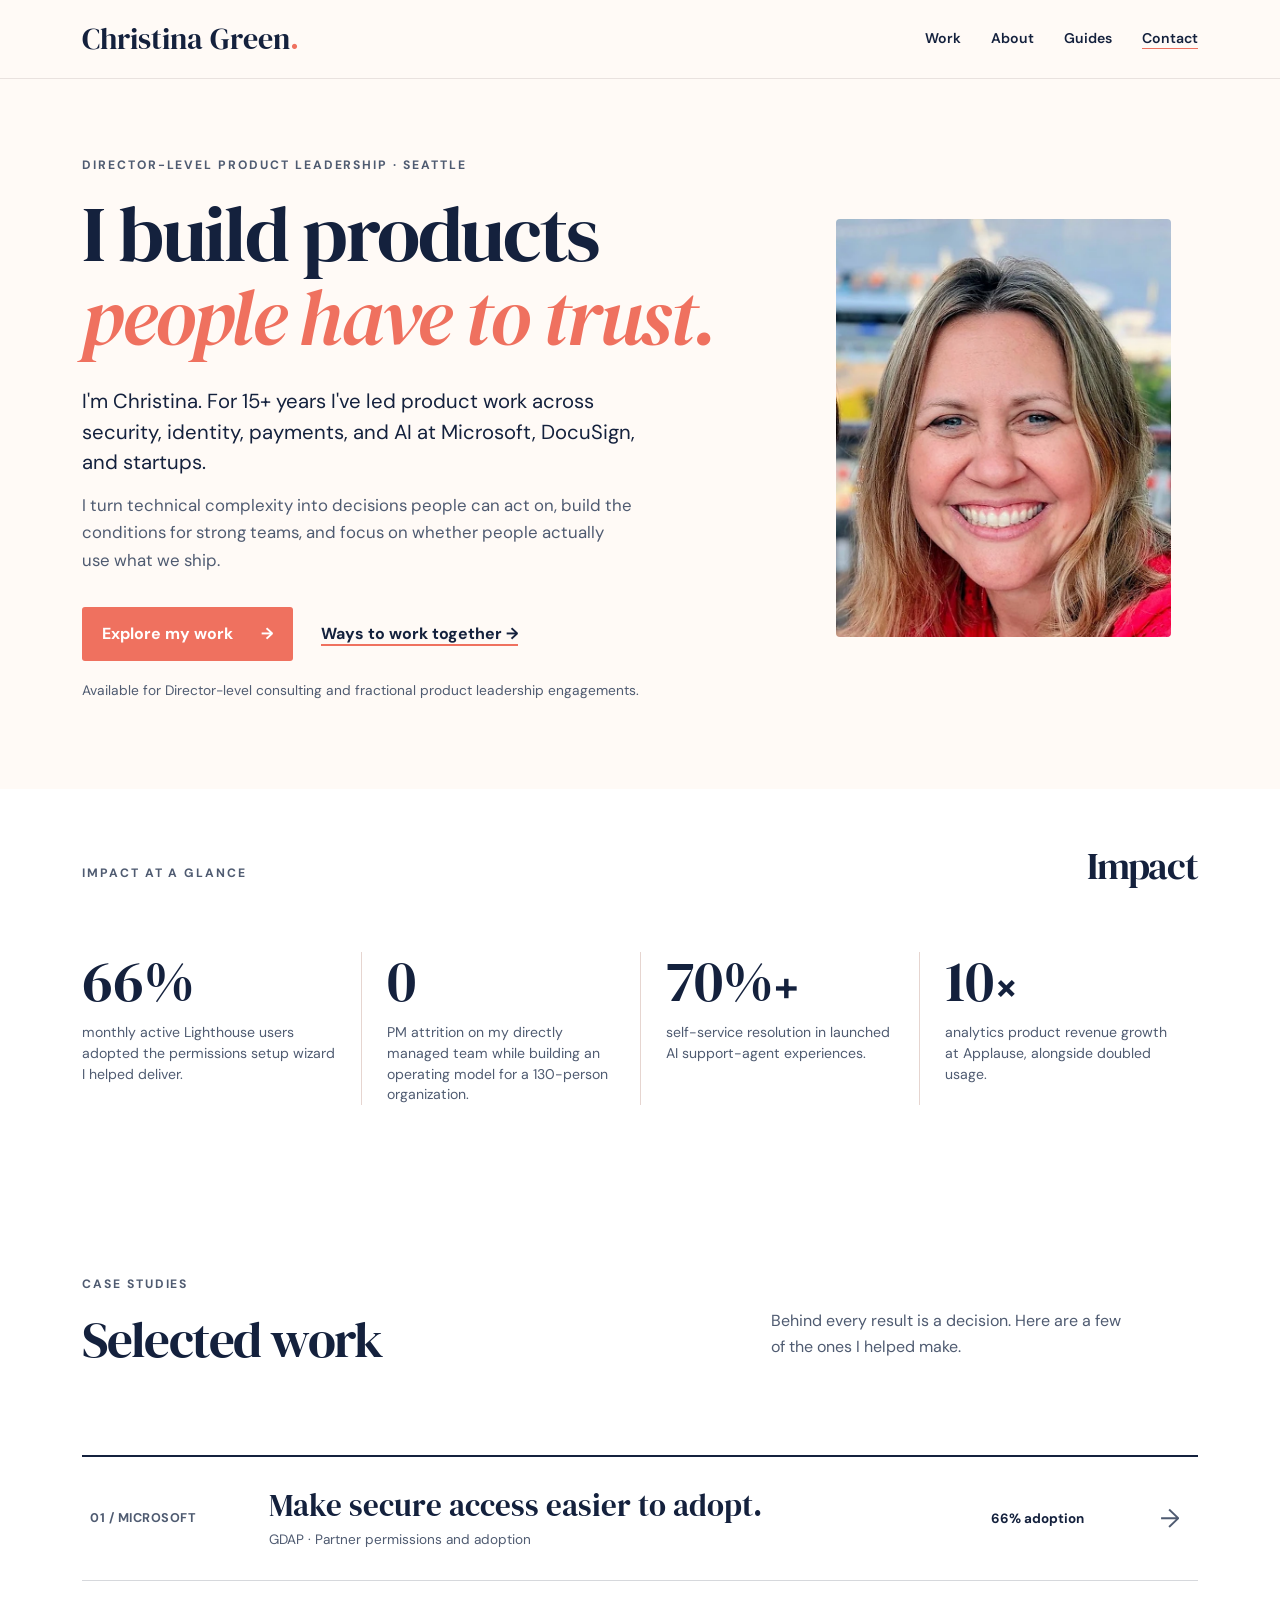
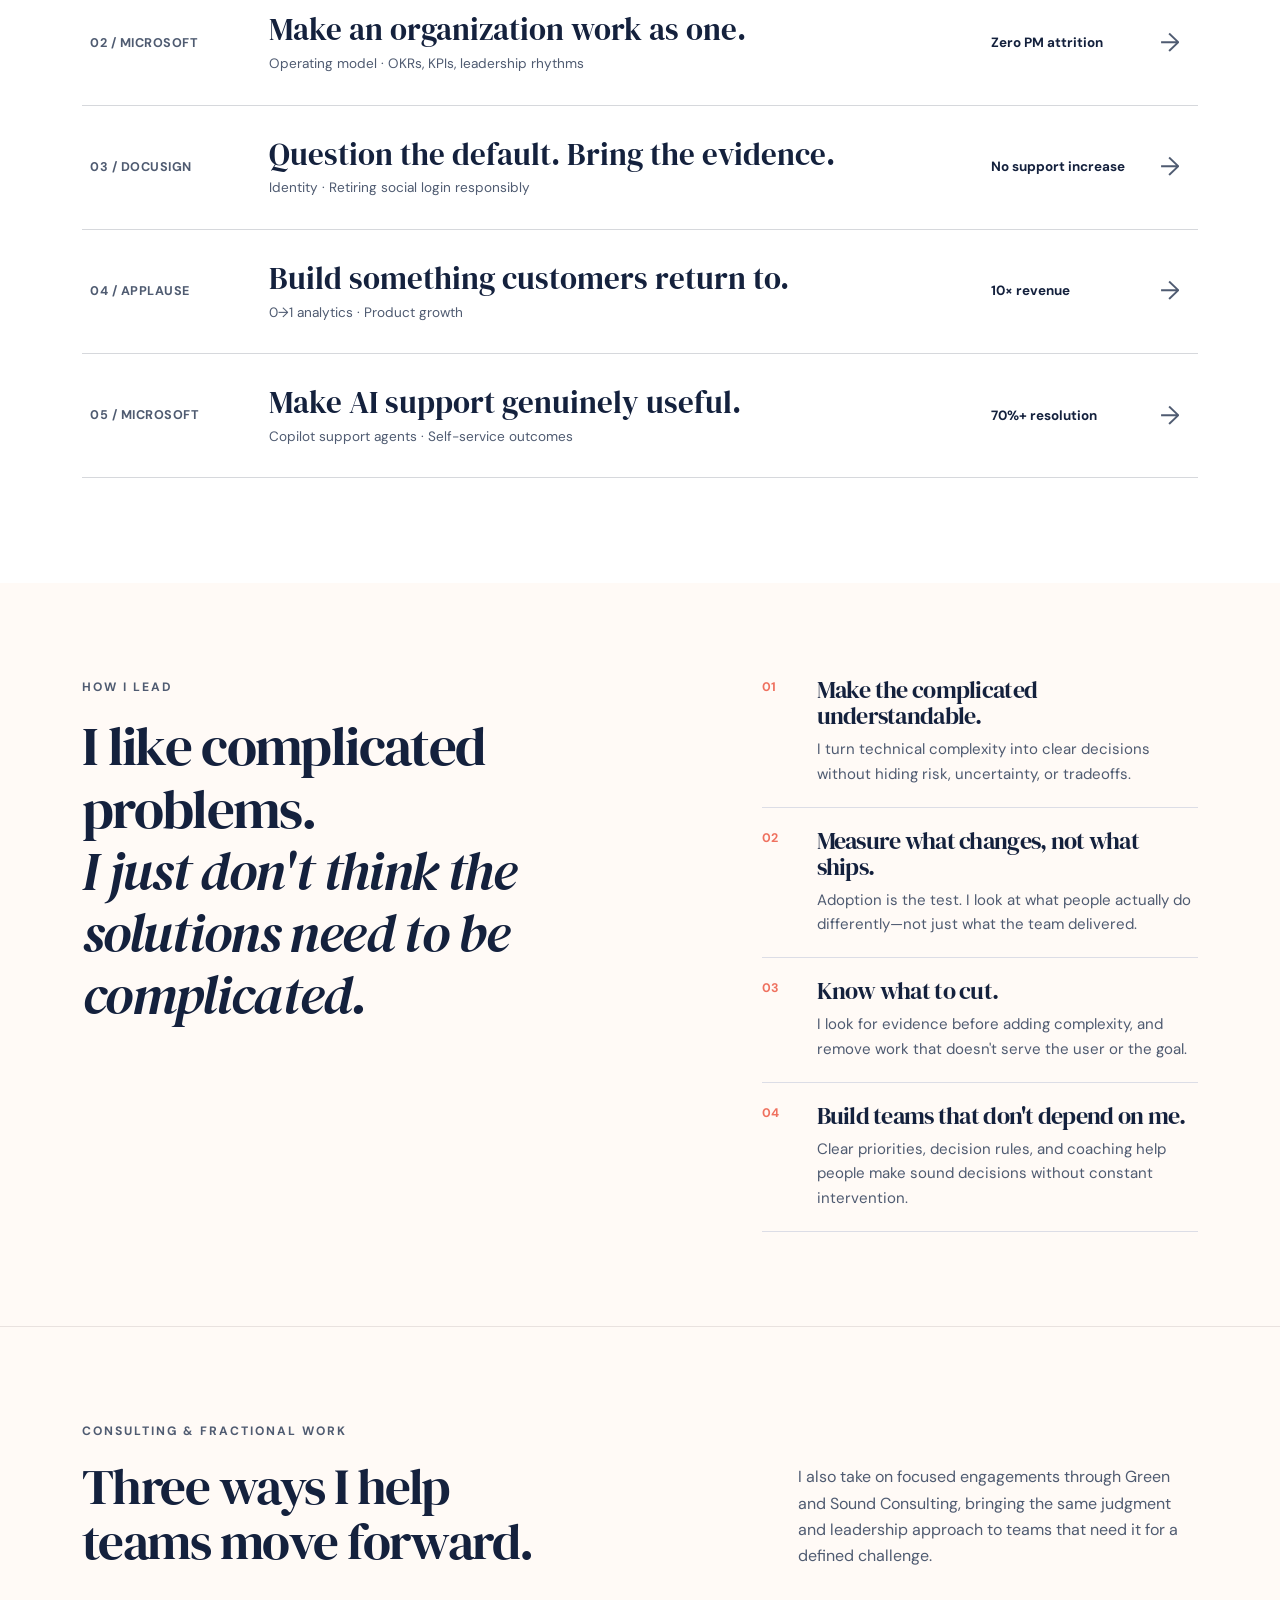
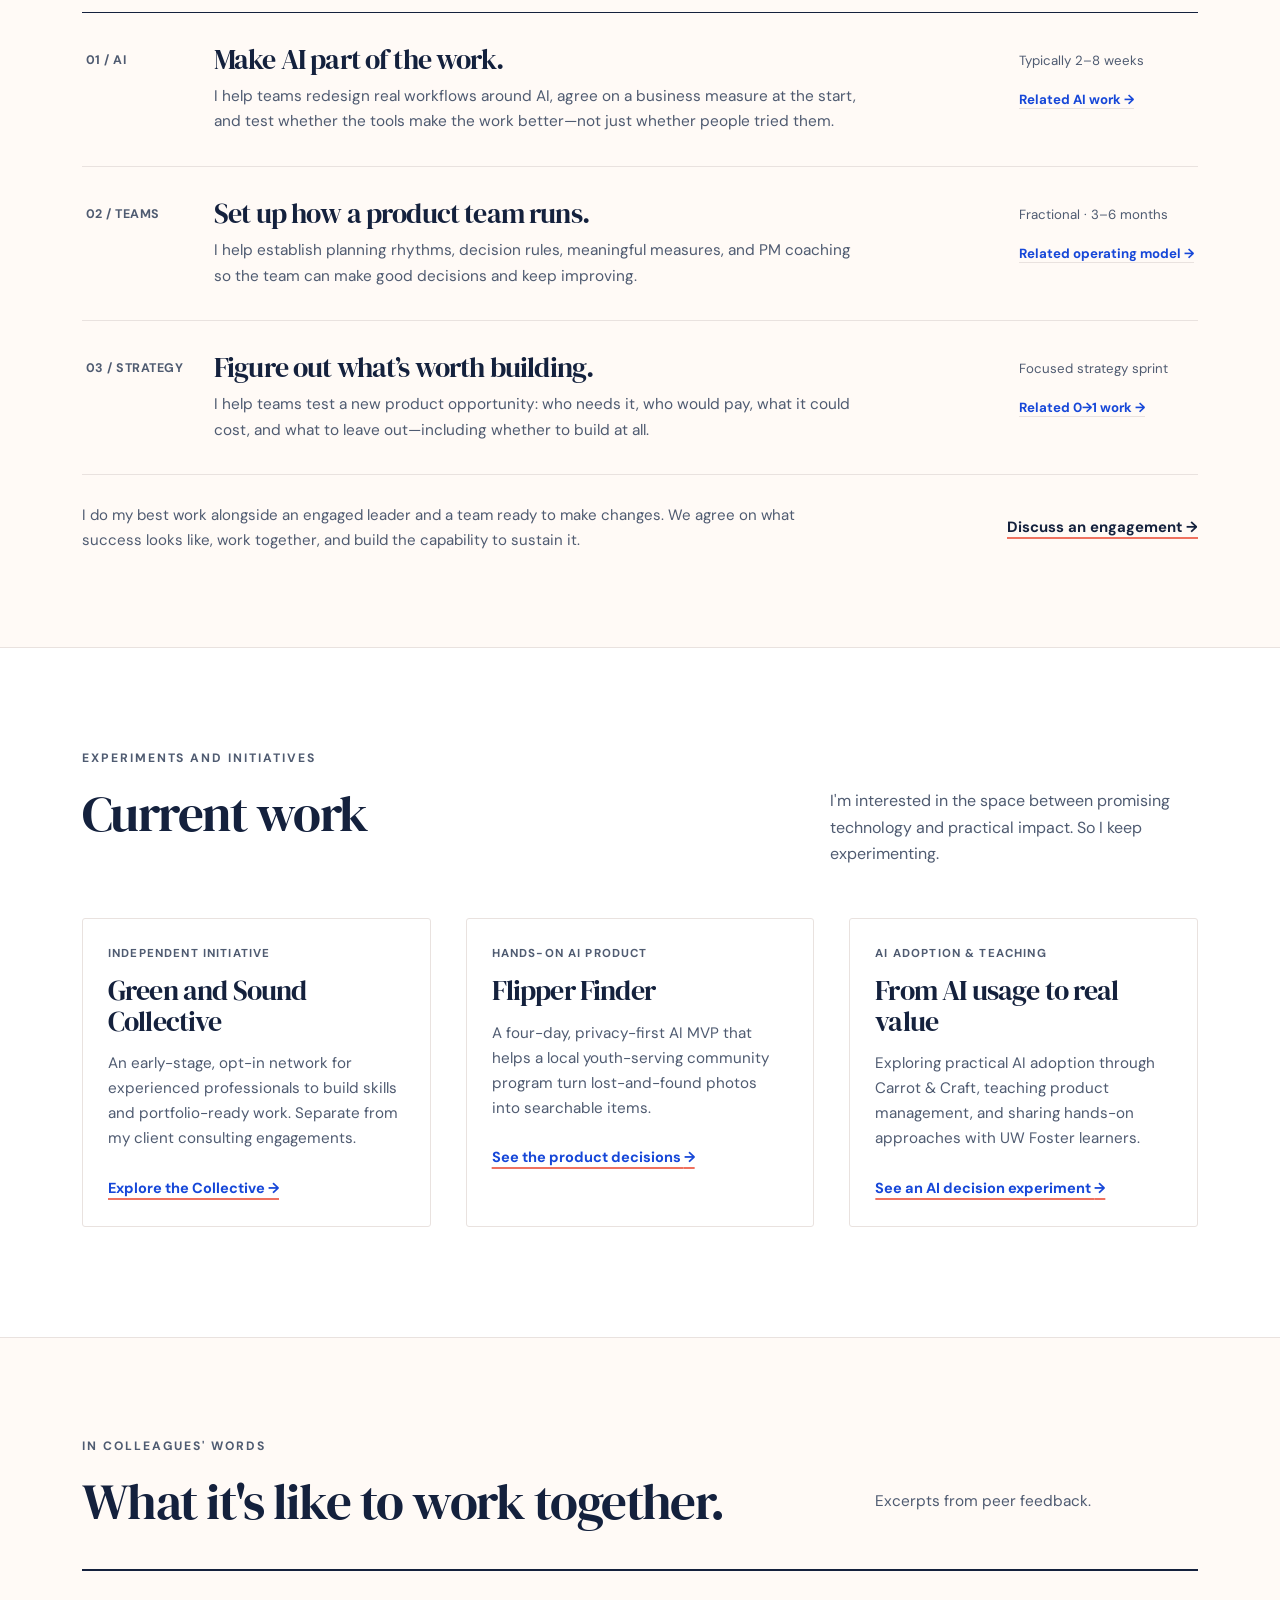
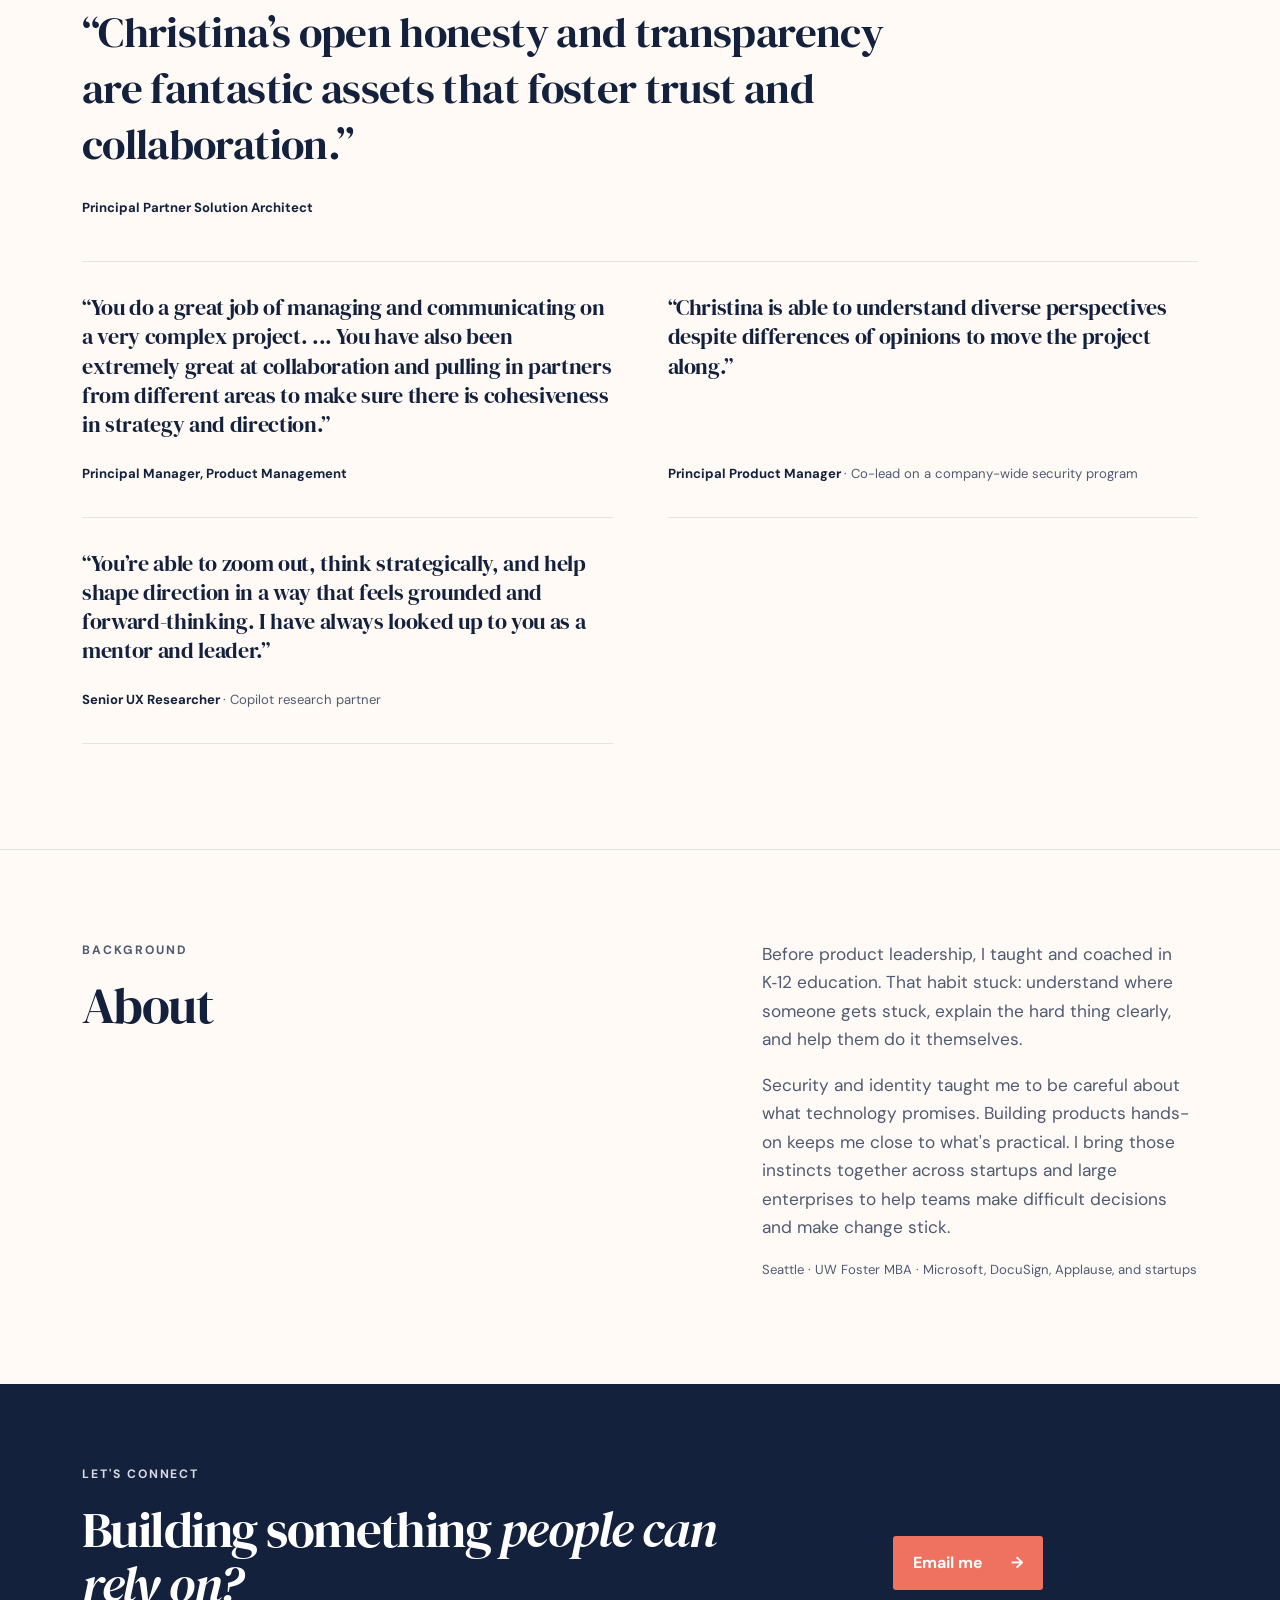
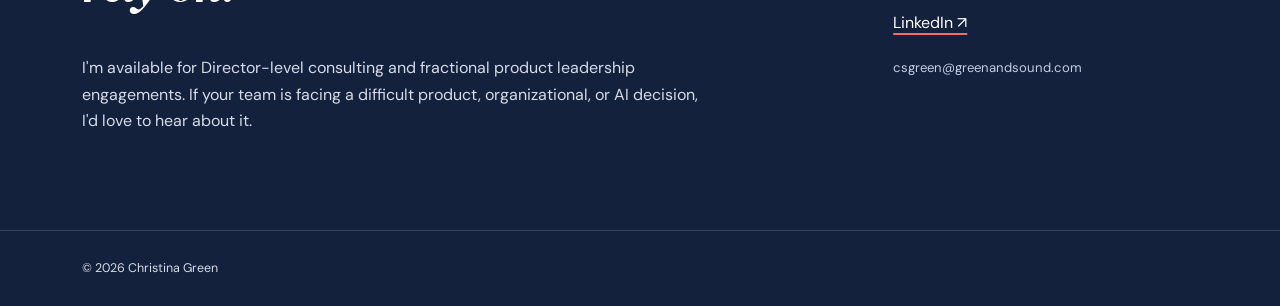
==== commit 239b14ba: "Link family guides from the portfolio navigation" ====
--- a/index.html
+++ b/index.html
@@ -1,6 +1,6 @@
 <!doctype html>
 <html lang="en"><head><meta charset="utf-8"><meta name="viewport" content="width=device-width,initial-scale=1"><meta name="theme-color" content="#fffaf6"><meta name="description" content="Christina Green — Director-level product leadership across security, identity, and AI. Clear decisions, stronger product teams, trusted products, and measurable adoption."><title>Christina Green | Product Leadership</title><link rel="stylesheet" href="portfolio-theme.css?v=1"><link rel="stylesheet" href="homepage.css?v=editorial5"><link rel="icon" type="image/svg+xml" href="assets/favicon.svg"><meta property="og:type" content="website"><meta property="og:site_name" content="Christina Green"><meta property="og:title" content="Christina Green | Product Leadership"><meta property="og:description" content="I build products people have to trust. Director-level product leadership across security, identity, and AI."><meta property="og:image" content="https://csgreen.github.io/portfolio/assets/social-preview.svg"><meta property="og:image:type" content="image/svg+xml"><meta property="og:image:width" content="1200"><meta property="og:image:height" content="630"><meta name="twitter:card" content="summary_large_image"></head>
-<body id="top"><header class="site-header"><div class="shell header-inner"><a class="wordmark" href="#top">Christina Green<span class="period">.</span></a><nav aria-label="Main navigation"><a href="#work">Work</a><a href="#about">About</a><a class="header-contact" href="#contact">Contact</a></nav></div></header>
+<body id="top"><header class="site-header"><div class="shell header-inner"><a class="wordmark" href="#top">Christina Green<span class="period">.</span></a><nav aria-label="Main navigation"><a href="#work">Work</a><a href="#about">About</a><a href="guides/">Guides</a><a class="header-contact" href="#contact">Contact</a></nav></div></header>
 <main><section class="hero"><div class="shell hero-layout"><div class="hero-copy"><p class="kicker">Director-level product leadership · Seattle</p><h1>I build products <em>people have to trust.</em></h1><p class="intro">I'm Christina. For 15+ years I've led product work across security, identity, payments, and AI at Microsoft, DocuSign, and startups.</p><p class="support">I turn technical complexity into decisions people can act on, build the conditions for strong teams, and focus on whether people actually use what we ship.</p><div class="hero-actions"><a class="primary" href="#work">Explore my work <span aria-hidden="true">→</span></a><a class="text-action" href="#engagements">Ways to work together <span aria-hidden="true">→</span></a></div><p class="hero-availability">Available for Director-level consulting and fractional product leadership engagements.</p></div><div class="portrait-frame"><img src="assets/christina-portrait-hq.svg?v=2" alt="Christina Green smiling by the waterfront" width="720" height="900" fetchpriority="high"></div></div></section>
 <section class="results" id="impact" aria-labelledby="impact-title"><div class="shell"><div class="section-top"><p class="kicker">Impact at a glance</p><h2 id="impact-title">Impact</h2></div><div class="metric-grid"><div><strong>66%</strong><p>monthly active Lighthouse users adopted the permissions setup wizard I helped deliver.</p></div><div><strong>0</strong><p>PM attrition on my directly managed team while building an operating model for a 130-person organization.</p></div><div><strong>70%<span class="math-symbol">+</span></strong><p>self-service resolution in launched AI support-agent experiences.</p></div><div><strong>10<span class="math-symbol">×</span></strong><p>analytics product revenue growth at Applause, alongside doubled usage.</p></div></div></div></section>
 <section class="work-section" id="work"><div class="shell"><div class="work-heading"><div><p class="kicker">Case studies</p><h2>Selected work</h2></div><p>Behind every result is a decision. Here are a few of the ones I helped make.</p></div><div class="work-list">
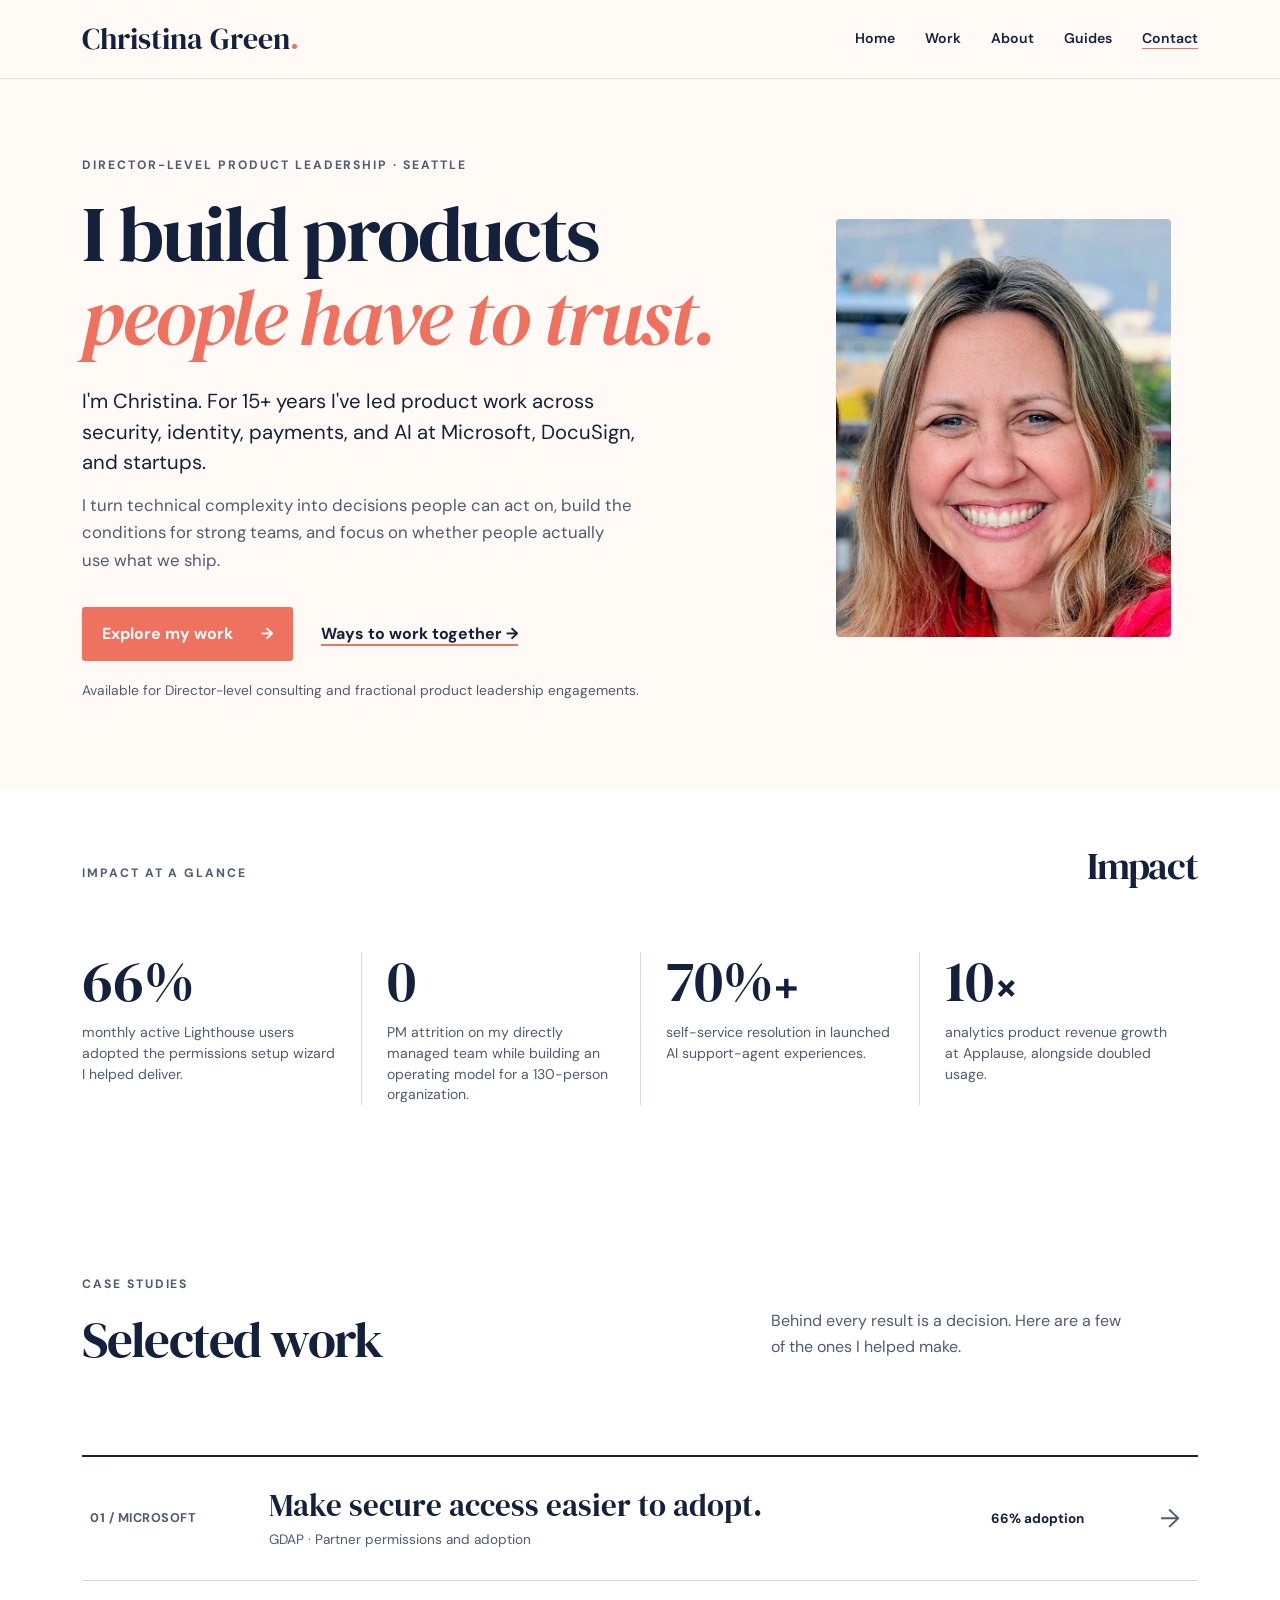
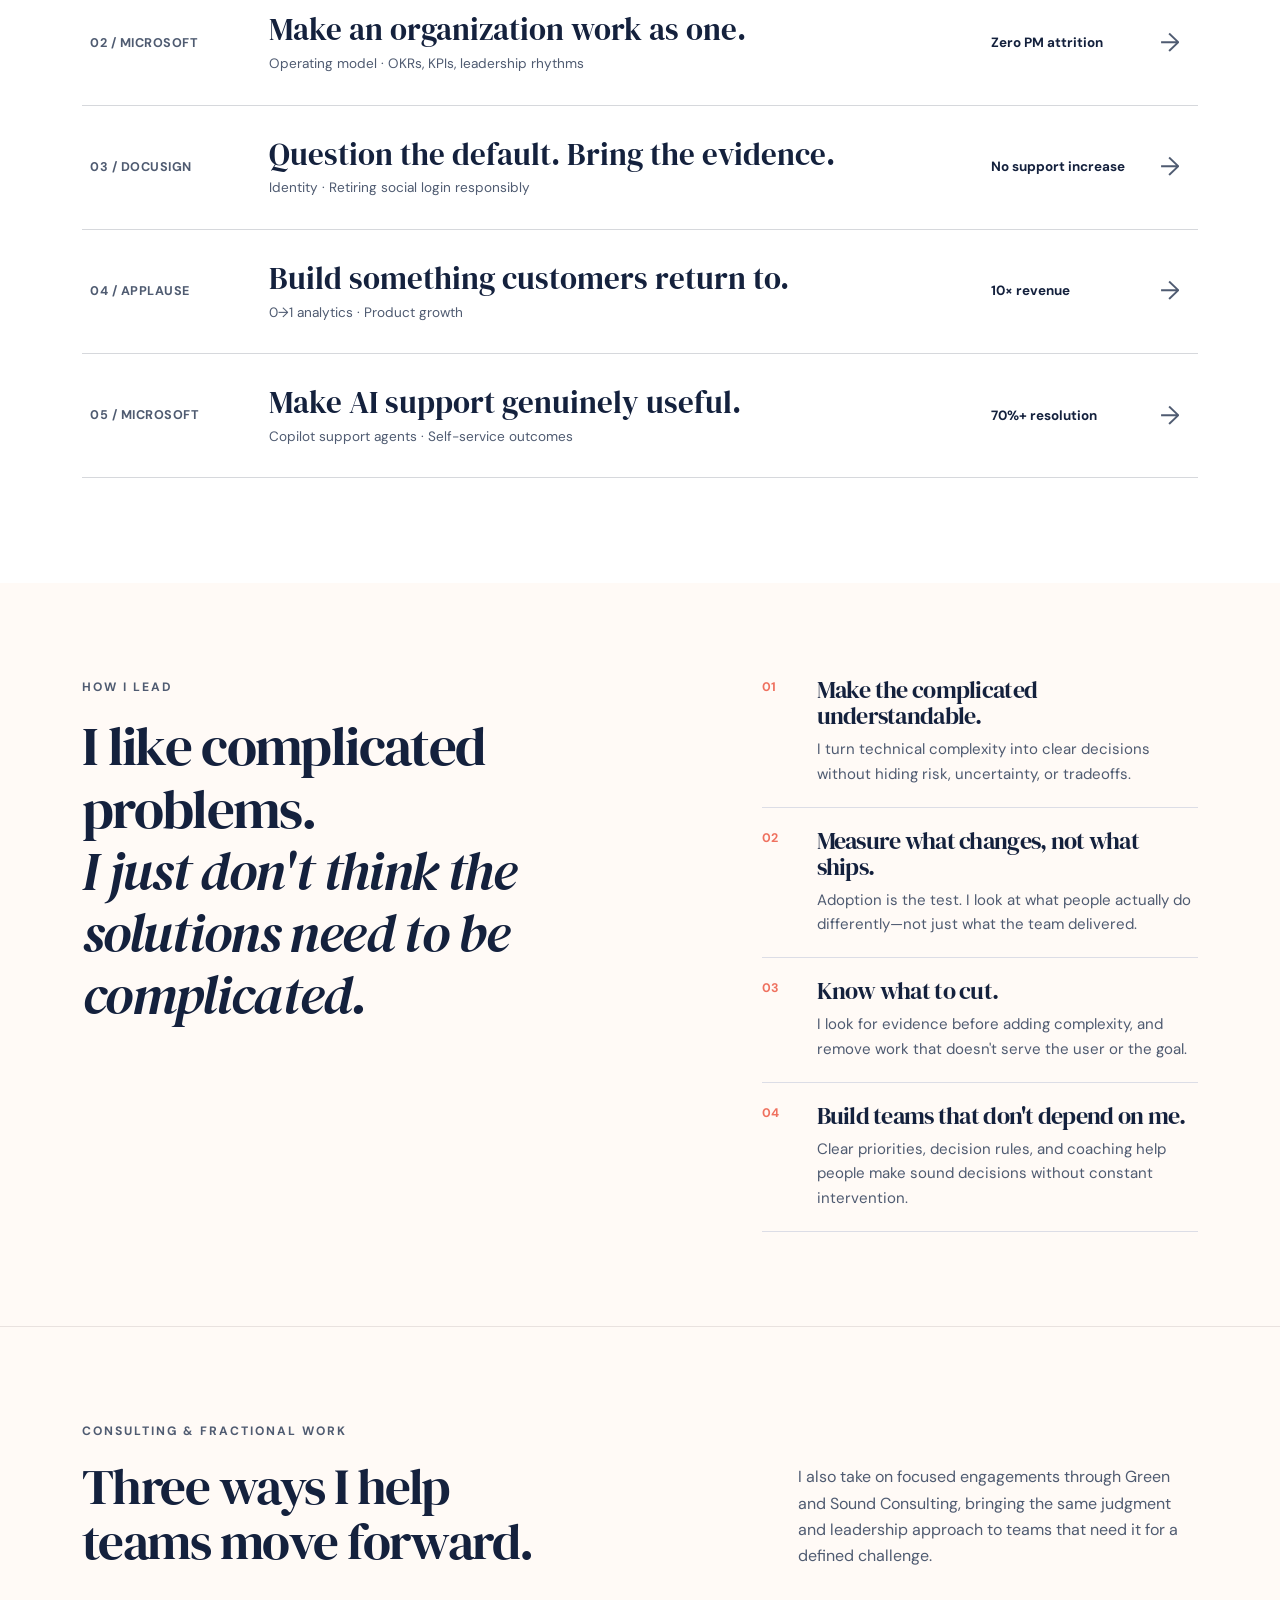
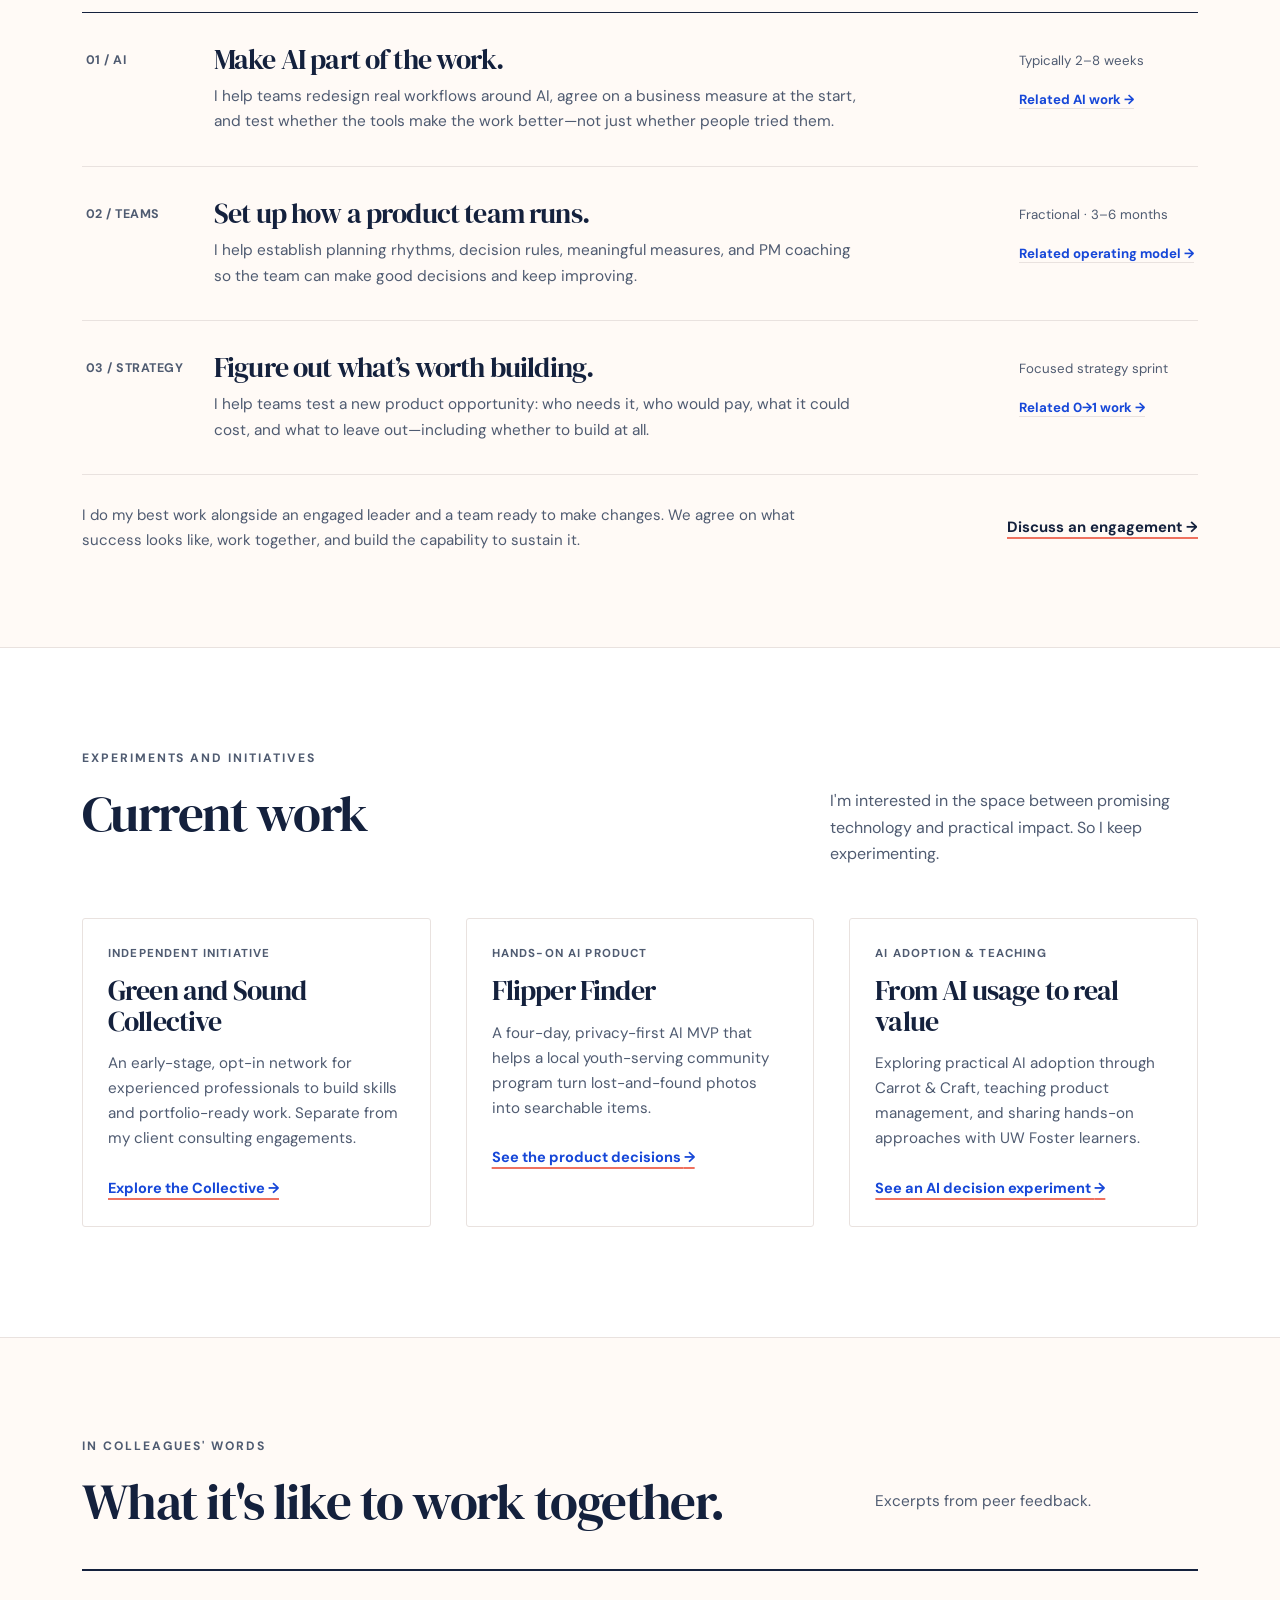
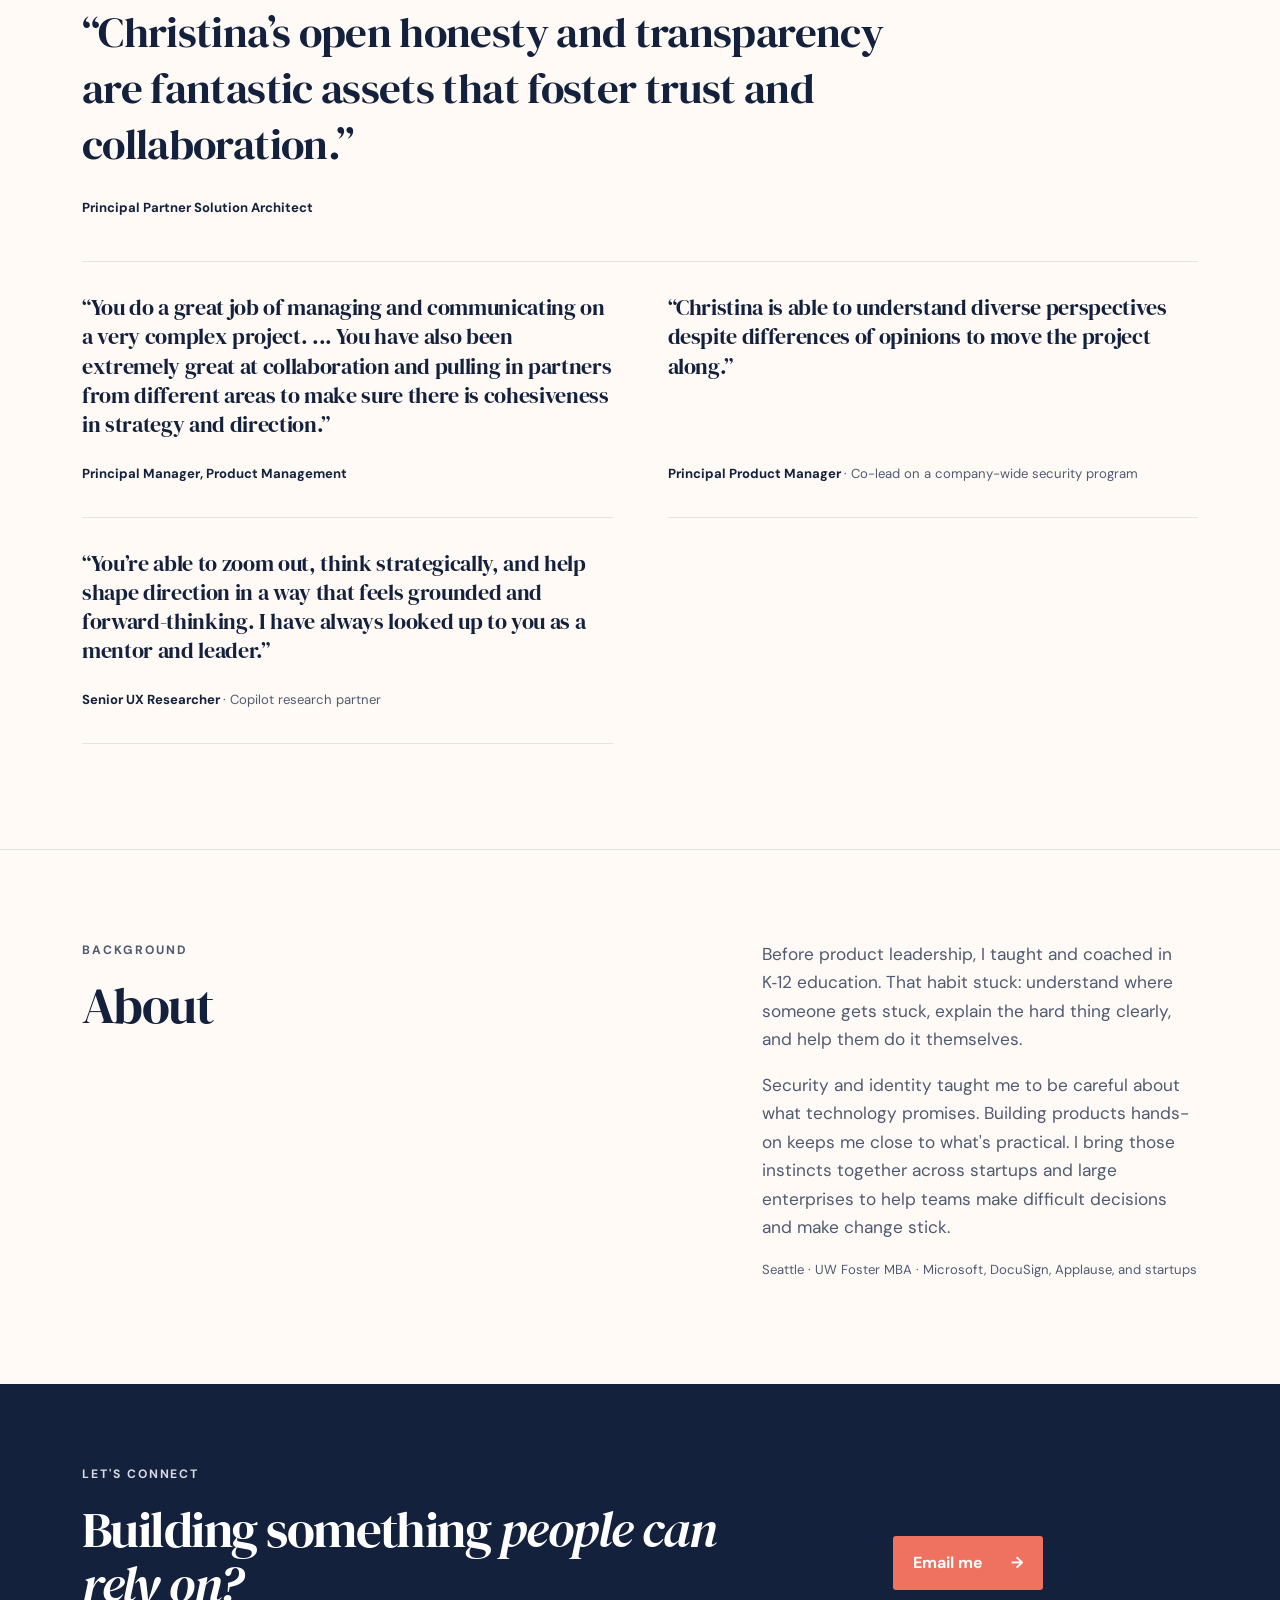
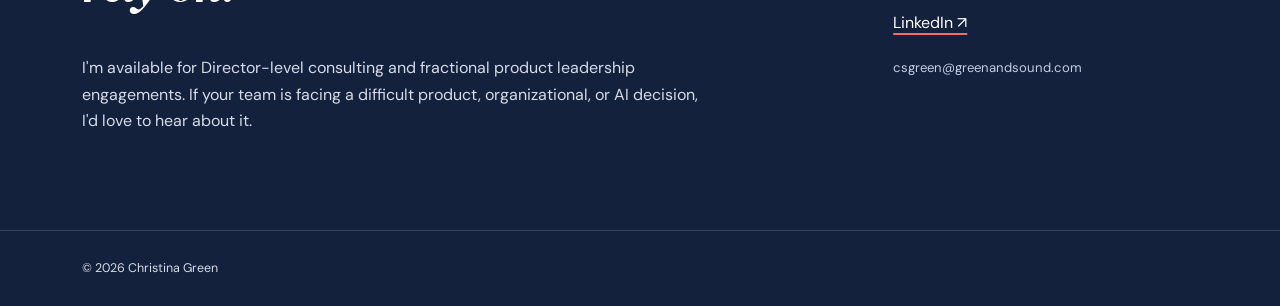
==== commit 7d37ef43: "Add Home navigation link to portfolio" ====
--- a/index.html
+++ b/index.html
@@ -1,6 +1,6 @@
 <!doctype html>
 <html lang="en"><head><meta charset="utf-8"><meta name="viewport" content="width=device-width,initial-scale=1"><meta name="theme-color" content="#fffaf6"><meta name="description" content="Christina Green — Director-level product leadership across security, identity, and AI. Clear decisions, stronger product teams, trusted products, and measurable adoption."><title>Christina Green | Product Leadership</title><link rel="stylesheet" href="portfolio-theme.css?v=1"><link rel="stylesheet" href="homepage.css?v=editorial5"><link rel="icon" type="image/svg+xml" href="assets/favicon.svg"><meta property="og:type" content="website"><meta property="og:site_name" content="Christina Green"><meta property="og:title" content="Christina Green | Product Leadership"><meta property="og:description" content="I build products people have to trust. Director-level product leadership across security, identity, and AI."><meta property="og:image" content="https://csgreen.github.io/portfolio/assets/social-preview.svg"><meta property="og:image:type" content="image/svg+xml"><meta property="og:image:width" content="1200"><meta property="og:image:height" content="630"><meta name="twitter:card" content="summary_large_image"></head>
-<body id="top"><header class="site-header"><div class="shell header-inner"><a class="wordmark" href="#top">Christina Green<span class="period">.</span></a><nav aria-label="Main navigation"><a href="#work">Work</a><a href="#about">About</a><a href="guides/">Guides</a><a class="header-contact" href="#contact">Contact</a></nav></div></header>
+<body id="top"><header class="site-header"><div class="shell header-inner"><a class="wordmark" href="#top">Christina Green<span class="period">.</span></a><nav aria-label="Main navigation"><a href="/">Home</a><a href="#work">Work</a><a href="#about">About</a><a href="guides/">Guides</a><a class="header-contact" href="#contact">Contact</a></nav></div></header>
 <main><section class="hero"><div class="shell hero-layout"><div class="hero-copy"><p class="kicker">Director-level product leadership · Seattle</p><h1>I build products <em>people have to trust.</em></h1><p class="intro">I'm Christina. For 15+ years I've led product work across security, identity, payments, and AI at Microsoft, DocuSign, and startups.</p><p class="support">I turn technical complexity into decisions people can act on, build the conditions for strong teams, and focus on whether people actually use what we ship.</p><div class="hero-actions"><a class="primary" href="#work">Explore my work <span aria-hidden="true">→</span></a><a class="text-action" href="#engagements">Ways to work together <span aria-hidden="true">→</span></a></div><p class="hero-availability">Available for Director-level consulting and fractional product leadership engagements.</p></div><div class="portrait-frame"><img src="assets/christina-portrait-hq.svg?v=2" alt="Christina Green smiling by the waterfront" width="720" height="900" fetchpriority="high"></div></div></section>
 <section class="results" id="impact" aria-labelledby="impact-title"><div class="shell"><div class="section-top"><p class="kicker">Impact at a glance</p><h2 id="impact-title">Impact</h2></div><div class="metric-grid"><div><strong>66%</strong><p>monthly active Lighthouse users adopted the permissions setup wizard I helped deliver.</p></div><div><strong>0</strong><p>PM attrition on my directly managed team while building an operating model for a 130-person organization.</p></div><div><strong>70%<span class="math-symbol">+</span></strong><p>self-service resolution in launched AI support-agent experiences.</p></div><div><strong>10<span class="math-symbol">×</span></strong><p>analytics product revenue growth at Applause, alongside doubled usage.</p></div></div></div></section>
 <section class="work-section" id="work"><div class="shell"><div class="work-heading"><div><p class="kicker">Case studies</p><h2>Selected work</h2></div><p>Behind every result is a decision. Here are a few of the ones I helped make.</p></div><div class="work-list">
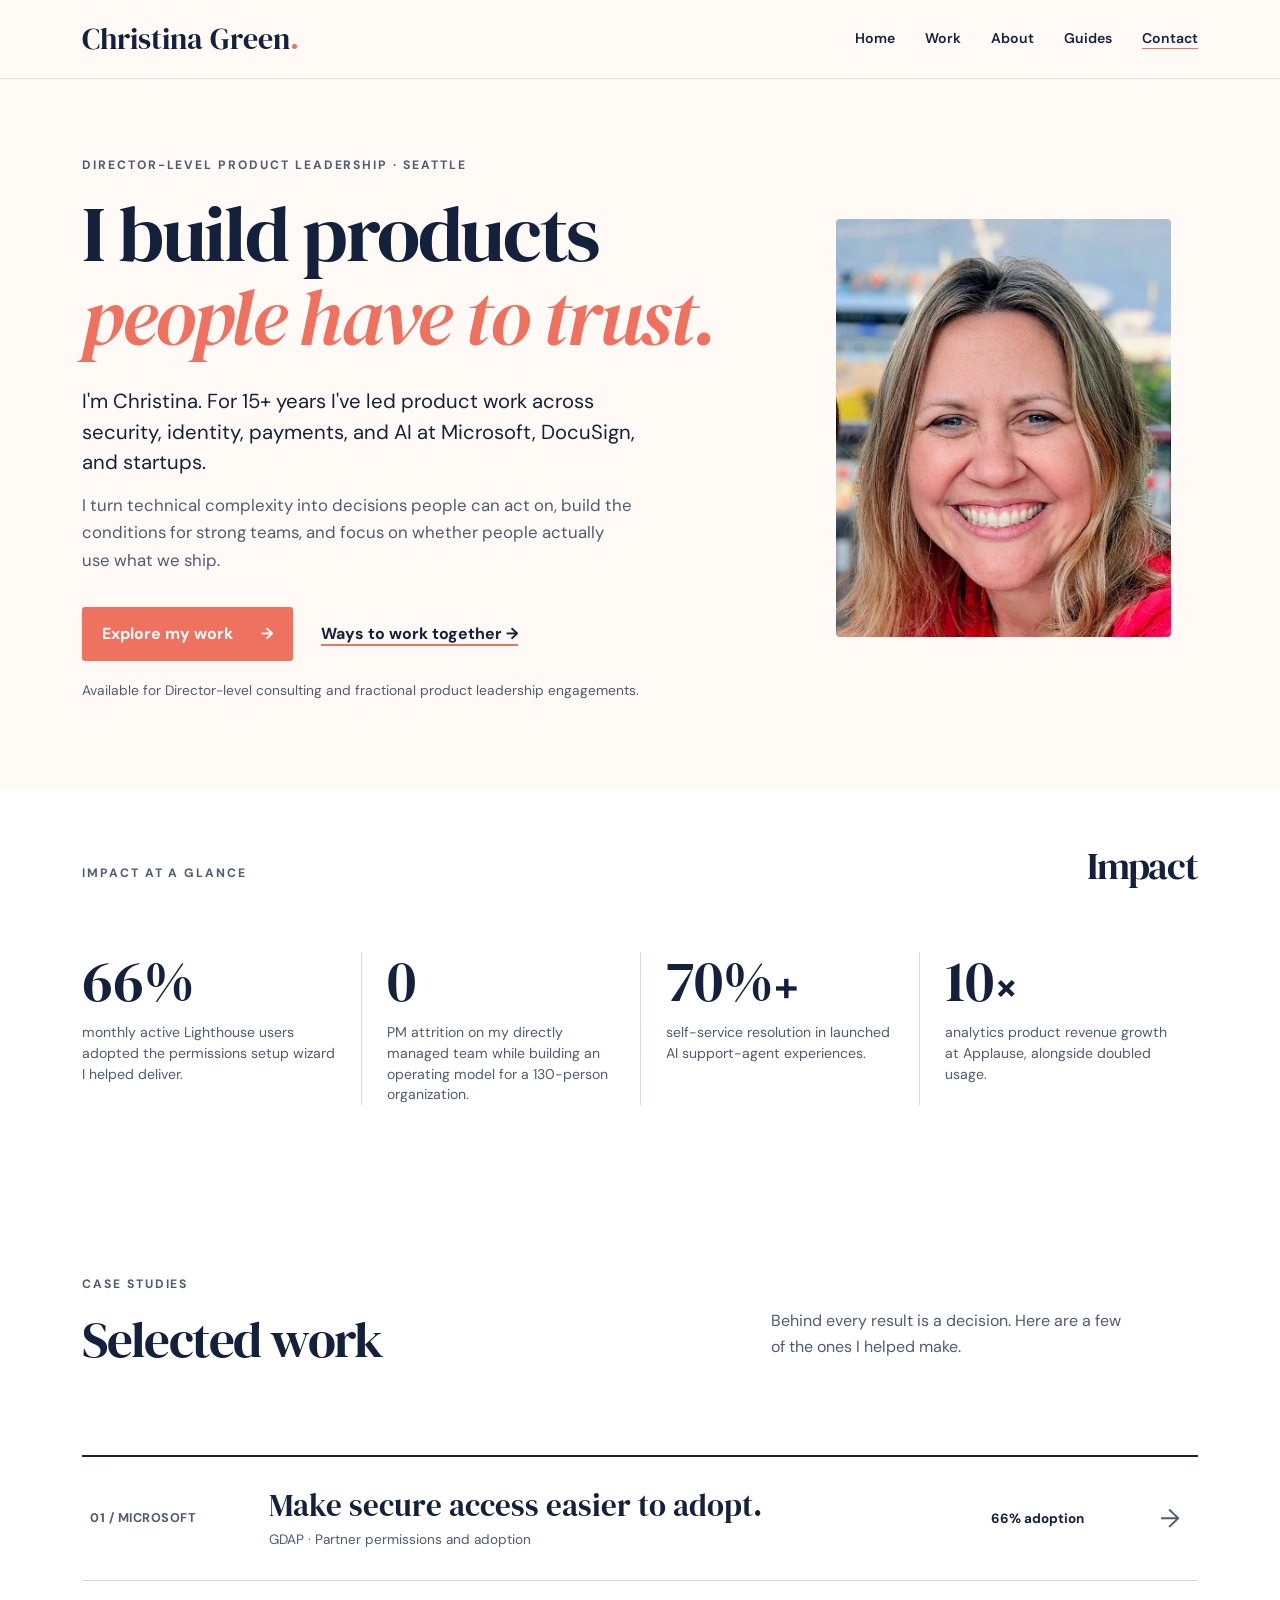
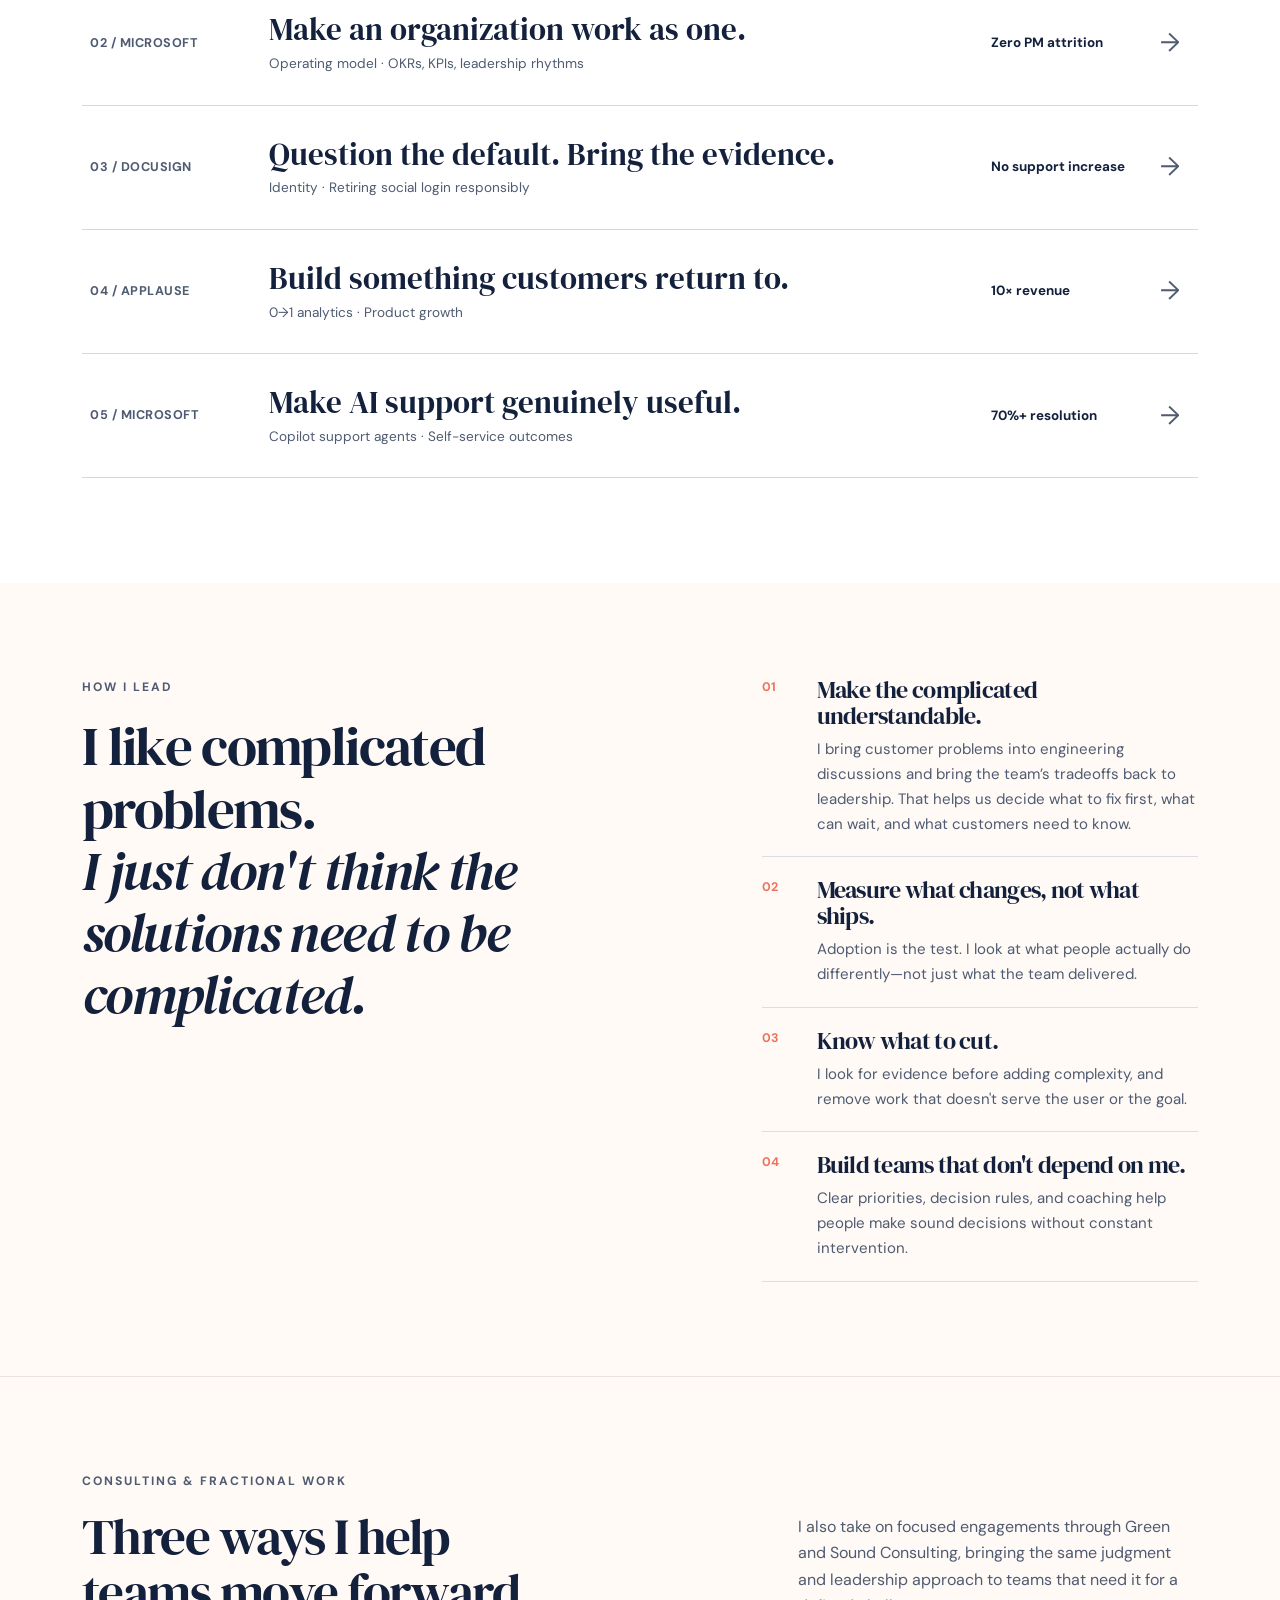
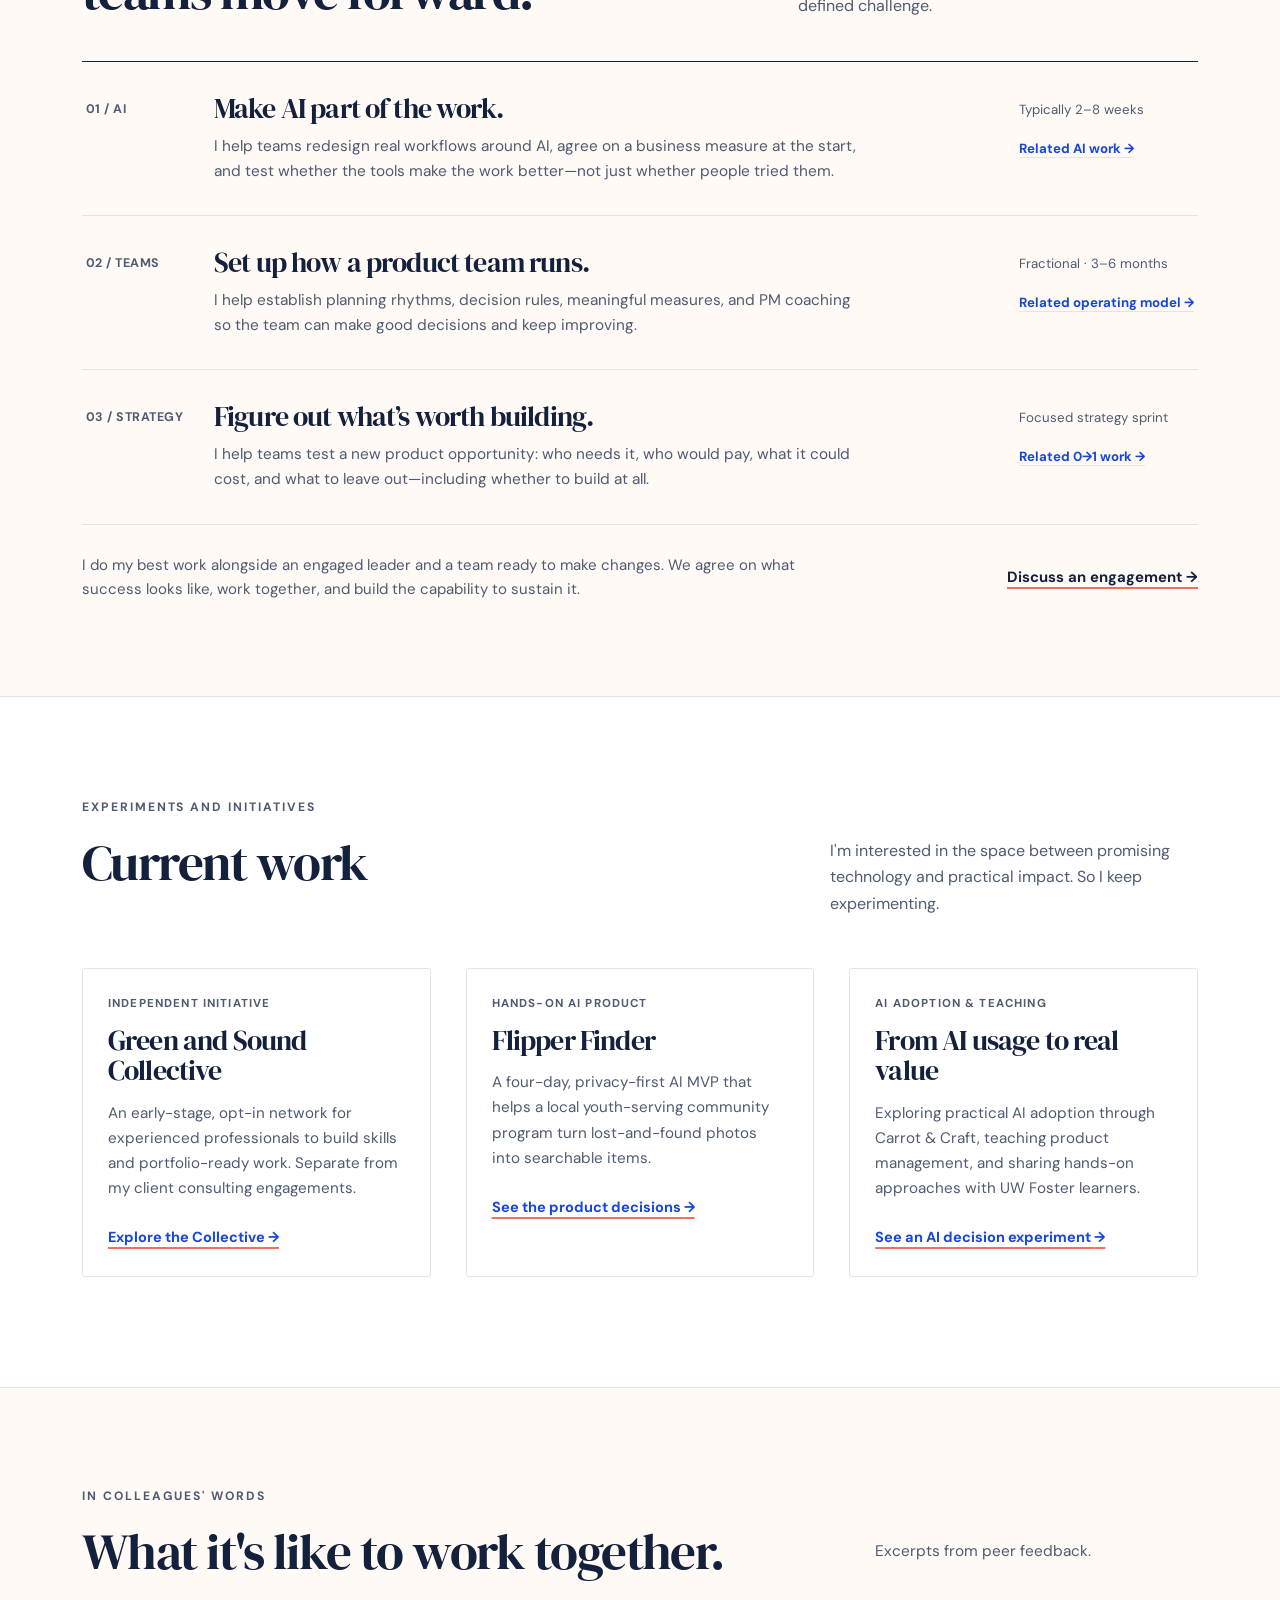
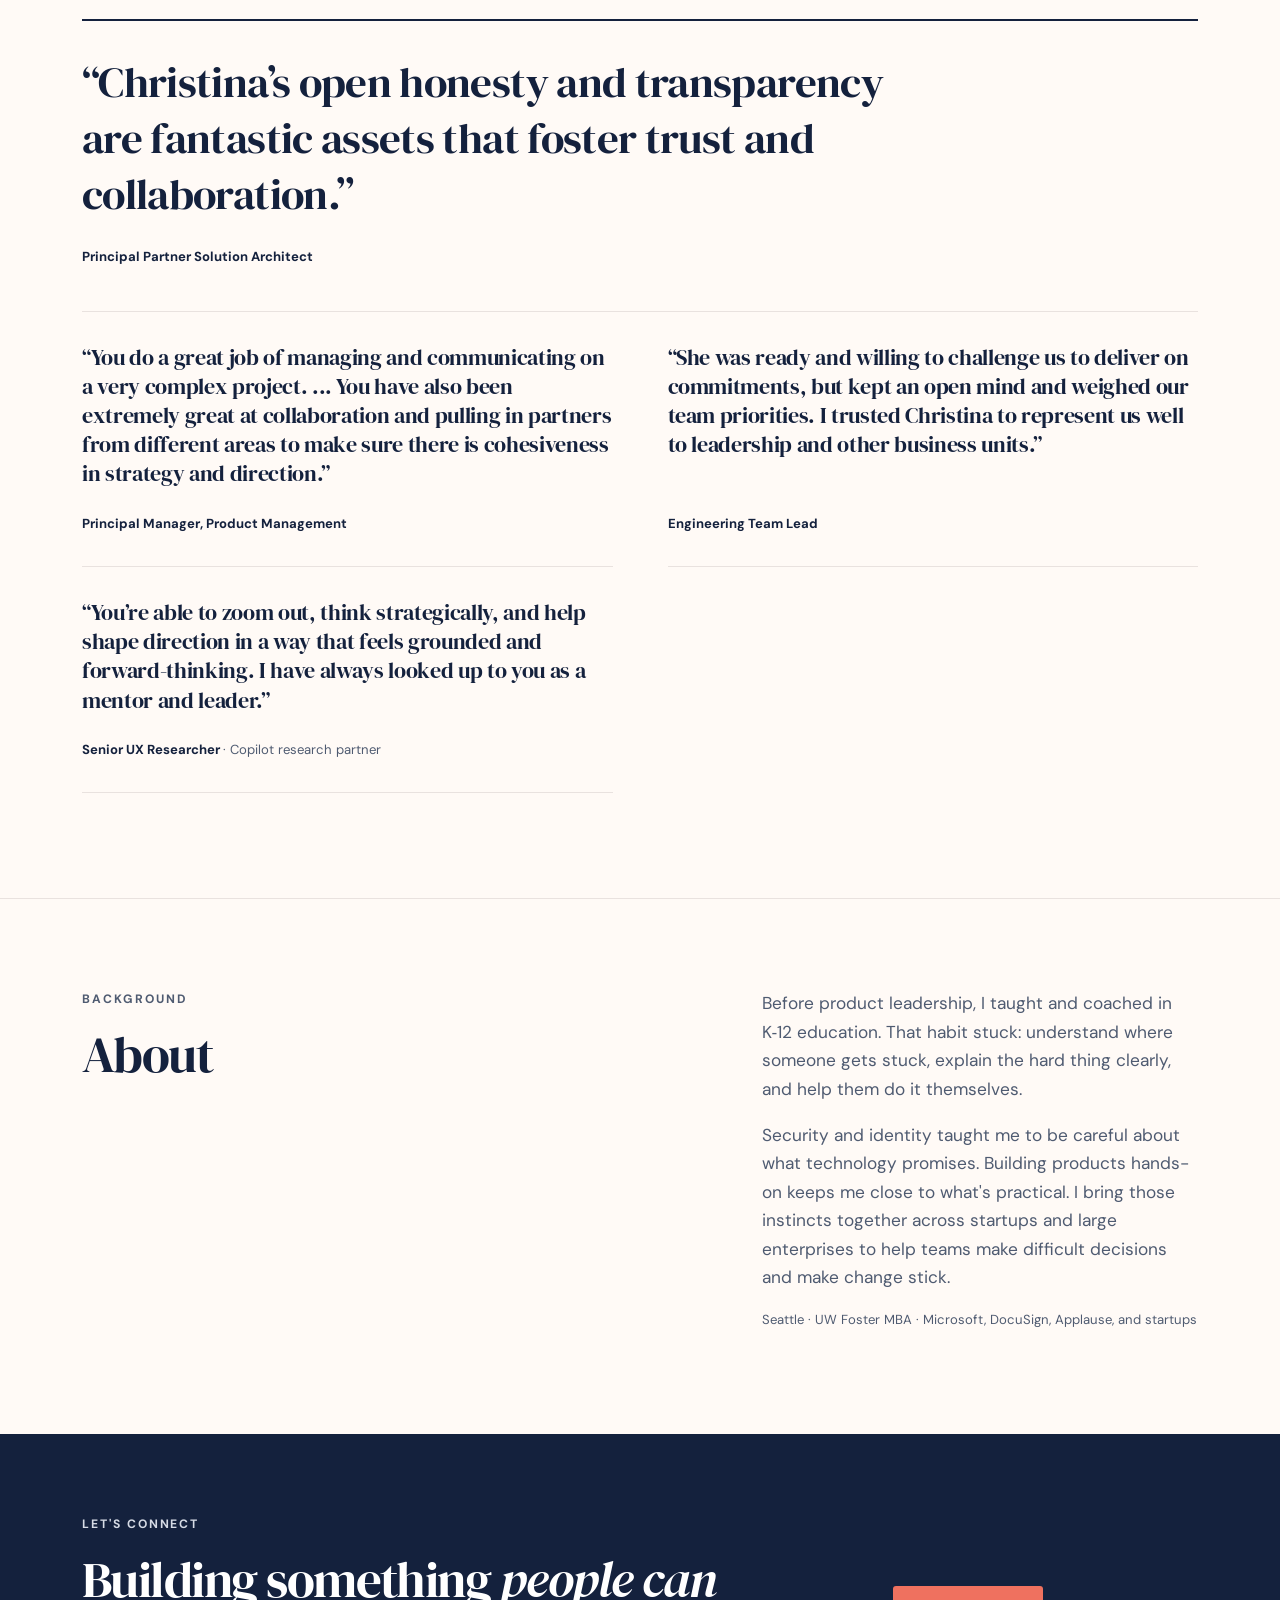
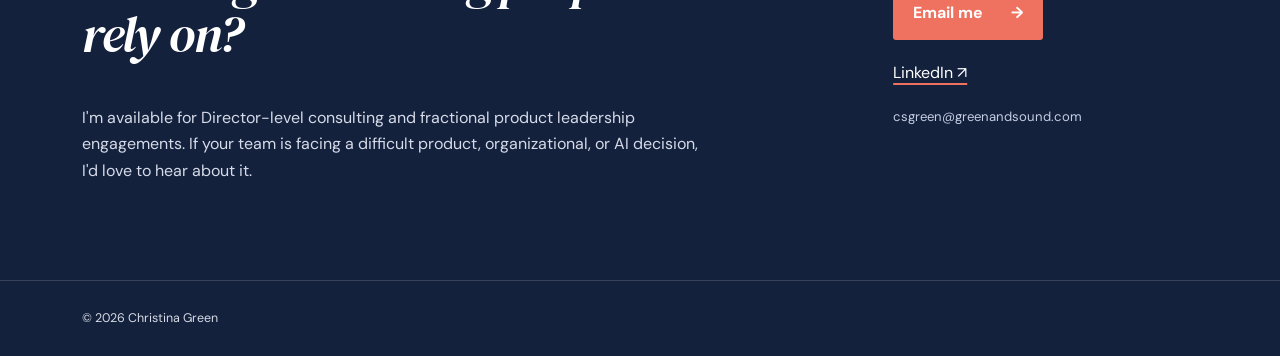
==== commit 8961ed23: "Update leadership principle and engineering testimonial" ====
--- a/index.html
+++ b/index.html
@@ -1,6 +1,9 @@
 <!doctype html>
-<html lang="en"><head><meta charset="utf-8"><meta name="viewport" content="width=device-width,initial-scale=1"><meta name="theme-color" content="#fffaf6"><meta name="description" content="Christina Green — Director-level product leadership across security, identity, and AI. Clear decisions, stronger product teams, trusted products, and measurable adoption."><title>Christina Green | Product Leadership</title><link rel="stylesheet" href="portfolio-theme.css?v=1"><link rel="stylesheet" href="homepage.css?v=editorial5"><link rel="icon" type="image/svg+xml" href="assets/favicon.svg"><meta property="og:type" content="website"><meta property="og:site_name" content="Christina Green"><meta property="og:title" content="Christina Green | Product Leadership"><meta property="og:description" content="I build products people have to trust. Director-level product leadership across security, identity, and AI."><meta property="og:image" content="https://csgreen.github.io/portfolio/assets/social-preview.svg"><meta property="og:image:type" content="image/svg+xml"><meta property="og:image:width" content="1200"><meta property="og:image:height" content="630"><meta name="twitter:card" content="summary_large_image"></head>
-<body id="top"><header class="site-header"><div class="shell header-inner"><a class="wordmark" href="#top">Christina Green<span class="period">.</span></a><nav aria-label="Main navigation"><a href="/">Home</a><a href="#work">Work</a><a href="#about">About</a><a href="guides/">Guides</a><a class="header-contact" href="#contact">Contact</a></nav></div></header>
+<html lang="en"><head><meta charset="utf-8"><meta name="viewport" content="width=device-width,initial-scale=1"><meta name="theme-color" content="#fffaf6"><meta name="description" content="Christina Green — Director-level product leadership across security, identity, and AI. Clear decisions, stronger product teams, trusted products, and measurable adoption."><title>Christina Green | Product Leadership</title><link rel="stylesheet" href="portfolio-theme.css?v=1"><link rel="stylesheet" href="homepage.css?v=editorial5"><link rel="icon" type="image/svg+xml" href="assets/favicon.svg"><meta property="og:type" content="website"><meta property="og:site_name" content="Christina Green"><meta property="og:title" content="Christina Green | Product Leadership"><meta property="og:description" content="I build products people have to trust. Director-level product leadership across security, identity, and AI."><meta property="og:image" content="https://csgreen.github.io/portfolio/assets/social-preview.svg"><meta property="og:image:type" content="image/svg+xml"><meta property="og:image:width" content="1200"><meta property="og:image:height" content="630"><meta name="twitter:card" content="summary_large_image"><!-- Cloudflare Web Analytics -->
+<script type='module' src='https://static.cloudflareinsights.com/beacon.min.js' data-cf-beacon='{"token": "91e8b814e1be4be78c3ea2913b0b13b4"}'></script>
+<!-- End Cloudflare Web Analytics -->
+</head>
+<body id="top"><header class="site-header"><div class="shell header-inner"><a class="wordmark" href="#top">Christina Green<span class="period">.</span></a><nav aria-label="Main navigation"><a href="/">Home</a><a href="#work">Work</a><a href="#about">About</a><a href="/guides/">Guides</a><a class="header-contact" href="#contact">Contact</a></nav></div></header>
 <main><section class="hero"><div class="shell hero-layout"><div class="hero-copy"><p class="kicker">Director-level product leadership · Seattle</p><h1>I build products <em>people have to trust.</em></h1><p class="intro">I'm Christina. For 15+ years I've led product work across security, identity, payments, and AI at Microsoft, DocuSign, and startups.</p><p class="support">I turn technical complexity into decisions people can act on, build the conditions for strong teams, and focus on whether people actually use what we ship.</p><div class="hero-actions"><a class="primary" href="#work">Explore my work <span aria-hidden="true">→</span></a><a class="text-action" href="#engagements">Ways to work together <span aria-hidden="true">→</span></a></div><p class="hero-availability">Available for Director-level consulting and fractional product leadership engagements.</p></div><div class="portrait-frame"><img src="assets/christina-portrait-hq.svg?v=2" alt="Christina Green smiling by the waterfront" width="720" height="900" fetchpriority="high"></div></div></section>
 <section class="results" id="impact" aria-labelledby="impact-title"><div class="shell"><div class="section-top"><p class="kicker">Impact at a glance</p><h2 id="impact-title">Impact</h2></div><div class="metric-grid"><div><strong>66%</strong><p>monthly active Lighthouse users adopted the permissions setup wizard I helped deliver.</p></div><div><strong>0</strong><p>PM attrition on my directly managed team while building an operating model for a 130-person organization.</p></div><div><strong>70%<span class="math-symbol">+</span></strong><p>self-service resolution in launched AI support-agent experiences.</p></div><div><strong>10<span class="math-symbol">×</span></strong><p>analytics product revenue growth at Applause, alongside doubled usage.</p></div></div></div></section>
 <section class="work-section" id="work"><div class="shell"><div class="work-heading"><div><p class="kicker">Case studies</p><h2>Selected work</h2></div><p>Behind every result is a decision. Here are a few of the ones I helped make.</p></div><div class="work-list">
@@ -9,13 +12,13 @@
 <a class="work-row" href="docusign-identity.html"><span class="work-index">03 / DocuSign</span><span class="work-name">Question the default. Bring the evidence.<small>Identity · Retiring social login responsibly</small></span><span class="work-outcome">No support increase</span><span class="work-arrow" aria-hidden="true">→</span></a>
 <a class="work-row" href="applause-analytics.html"><span class="work-index">04 / Applause</span><span class="work-name">Build something customers return to.<small>0→1 analytics · Product growth</small></span><span class="work-outcome">10× revenue</span><span class="work-arrow" aria-hidden="true">→</span></a>
 <a class="work-row" href="copilot-agents.html"><span class="work-index">05 / Microsoft</span><span class="work-name">Make AI support genuinely useful.<small>Copilot support agents · Self-service outcomes</small></span><span class="work-outcome">70%+ resolution</span><span class="work-arrow" aria-hidden="true">→</span></a></div></div></section>
-<section class="approach-section" id="approach"><div class="shell approach-layout"><div><p class="kicker">How I lead</p><h2>I like complicated problems.<br><em>I just don't think the solutions need to be complicated.</em></h2></div><div class="principles"><article><span>01</span><div><h3>Make the complicated understandable.</h3><p>I turn technical complexity into clear decisions without hiding risk, uncertainty, or tradeoffs.</p></div></article><article><span>02</span><div><h3>Measure what changes, not what ships.</h3><p>Adoption is the test. I look at what people actually do differently—not just what the team delivered.</p></div></article><article><span>03</span><div><h3>Know what to cut.</h3><p>I look for evidence before adding complexity, and remove work that doesn't serve the user or the goal.</p></div></article><article><span>04</span><div><h3>Build teams that don't depend on me.</h3><p>Clear priorities, decision rules, and coaching help people make sound decisions without constant intervention.</p></div></article></div></div></section>
+<section class="approach-section" id="approach"><div class="shell approach-layout"><div><p class="kicker">How I lead</p><h2>I like complicated problems.<br><em>I just don't think the solutions need to be complicated.</em></h2></div><div class="principles"><article><span>01</span><div><h3>Make the complicated understandable.</h3><p>I bring customer problems into engineering discussions and bring the team’s tradeoffs back to leadership. That helps us decide what to fix first, what can wait, and what customers need to know.</p></div></article><article><span>02</span><div><h3>Measure what changes, not what ships.</h3><p>Adoption is the test. I look at what people actually do differently—not just what the team delivered.</p></div></article><article><span>03</span><div><h3>Know what to cut.</h3><p>I look for evidence before adding complexity, and remove work that doesn't serve the user or the goal.</p></div></article><article><span>04</span><div><h3>Build teams that don't depend on me.</h3><p>Clear priorities, decision rules, and coaching help people make sound decisions without constant intervention.</p></div></article></div></div></section>
 <section class="engagements-section" id="engagements" aria-labelledby="engagements-title"><div class="shell"><div class="engagements-heading"><div><p class="kicker">Consulting &amp; fractional work</p><h2 id="engagements-title">Three ways I help teams move forward.</h2></div><p>I also take on focused engagements through Green and Sound Consulting, bringing the same judgment and leadership approach to teams that need it for a defined challenge.</p></div><div class="engagements-list">
 <article class="engagement"><span class="engagement-index">01 / AI</span><div class="engagement-copy"><h3>Make AI part of the work.</h3><p>I help teams redesign real workflows around AI, agree on a business measure at the start, and test whether the tools make the work better—not just whether people tried them.</p></div><div class="engagement-meta"><span>Typically 2–8 weeks</span><a href="copilot-agents.html">Related AI work <span aria-hidden="true">→</span></a></div></article>
 <article class="engagement"><span class="engagement-index">02 / Teams</span><div class="engagement-copy"><h3>Set up how a product team runs.</h3><p>I help establish planning rhythms, decision rules, meaningful measures, and PM coaching so the team can make good decisions and keep improving.</p></div><div class="engagement-meta"><span>Fractional · 3–6 months</span><a href="operating-model.html">Related operating model <span aria-hidden="true">→</span></a></div></article>
 <article class="engagement"><span class="engagement-index">03 / Strategy</span><div class="engagement-copy"><h3>Figure out what’s worth building.</h3><p>I help teams test a new product opportunity: who needs it, who would pay, what it could cost, and what to leave out—including whether to build at all.</p></div><div class="engagement-meta"><span>Focused strategy sprint</span><a href="applause-analytics.html">Related 0→1 work <span aria-hidden="true">→</span></a></div></article>
 </div><div class="engagements-bottom"><p>I do my best work alongside an engaged leader and a team ready to make changes. We agree on what success looks like, work together, and build the capability to sustain it.</p><a class="text-action" href="mailto:csgreen@greenandsound.com?subject=Product%20leadership%20engagement">Discuss an engagement <span aria-hidden="true">→</span></a></div></div></section>
 <section class="now-section" id="now"><div class="shell"><div class="now-header"><div><p class="kicker">Experiments and initiatives</p><h2>Current work</h2></div><p>I'm interested in the space between promising technology and practical impact. So I keep experimenting.</p></div><div class="now-grid"><article><p class="category">Independent initiative</p><h3>Green and Sound Collective</h3><p>An early-stage, opt-in network for experienced professionals to build skills and portfolio-ready work. Separate from my client consulting engagements.</p><a href="collective.html">Explore the Collective <span aria-hidden="true">→</span></a></article><article><p class="category">Hands-on AI product</p><h3>Flipper Finder</h3><p>A four-day, privacy-first AI MVP that helps a local youth-serving community program turn lost-and-found photos into searchable items.</p><a href="flipper-finder.html">See the product decisions <span aria-hidden="true">→</span></a></article><article><p class="category">AI adoption & teaching</p><h3>From AI usage to real value</h3><p>Exploring practical AI adoption through Carrot &amp; Craft, teaching product management, and sharing hands-on approaches with UW Foster learners.</p><a href="wardrobe.html">See an AI decision experiment <span aria-hidden="true">→</span></a></article></div></div></section>
-<section class="voices-section" id="voices" aria-labelledby="voices-title"><div class="shell"><div class="voices-heading"><div><p class="kicker">In colleagues' words</p><h2 id="voices-title">What it's like to work together.</h2></div><p>Excerpts from peer feedback.</p></div><figure class="voice-feature"><blockquote>“Christina’s open honesty and transparency are fantastic assets that foster trust and collaboration.”</blockquote><figcaption>Principal Partner Solution Architect</figcaption></figure><div class="voices-grid"><figure><blockquote>“You do a great job of managing and communicating on a very complex project. ... You have also been extremely great at collaboration and pulling in partners from different areas to make sure there is cohesiveness in strategy and direction.”</blockquote><figcaption>Principal Manager, Product Management</figcaption></figure><figure><blockquote>“Christina is able to understand diverse perspectives despite differences of opinions to move the project along.”</blockquote><figcaption>Principal Product Manager <span>· Co-lead on a company-wide security program</span></figcaption></figure><figure><blockquote>“You’re able to zoom out, think strategically, and help shape direction in a way that feels grounded and forward-thinking. I have always looked up to you as a mentor and leader.”</blockquote><figcaption>Senior UX Researcher <span>· Copilot research partner</span></figcaption></figure></div></div></section>
+<section class="voices-section" id="voices" aria-labelledby="voices-title"><div class="shell"><div class="voices-heading"><div><p class="kicker">In colleagues' words</p><h2 id="voices-title">What it's like to work together.</h2></div><p>Excerpts from peer feedback.</p></div><figure class="voice-feature"><blockquote>“Christina’s open honesty and transparency are fantastic assets that foster trust and collaboration.”</blockquote><figcaption>Principal Partner Solution Architect</figcaption></figure><div class="voices-grid"><figure><blockquote>“You do a great job of managing and communicating on a very complex project. ... You have also been extremely great at collaboration and pulling in partners from different areas to make sure there is cohesiveness in strategy and direction.”</blockquote><figcaption>Principal Manager, Product Management</figcaption></figure><figure><blockquote>“She was ready and willing to challenge us to deliver on commitments, but kept an open mind and weighed our team priorities. I trusted Christina to represent us well to leadership and other business units.”</blockquote><figcaption>Engineering Team Lead</figcaption></figure><figure><blockquote>“You’re able to zoom out, think strategically, and help shape direction in a way that feels grounded and forward-thinking. I have always looked up to you as a mentor and leader.”</blockquote><figcaption>Senior UX Researcher <span>· Copilot research partner</span></figcaption></figure></div></div></section>
 <section class="about-section" id="about"><div class="shell about-layout"><div><p class="kicker">Background</p><h2>About</h2></div><div><p>Before product leadership, I taught and coached in K‑12 education. That habit stuck: understand where someone gets stuck, explain the hard thing clearly, and help them do it themselves.</p><p>Security and identity taught me to be careful about what technology promises. Building products hands-on keeps me close to what's practical. I bring those instincts together across startups and large enterprises to help teams make difficult decisions and make change stick.</p><p class="about-small">Seattle · UW Foster MBA · Microsoft, DocuSign, Applause, and startups</p></div></div></section>
 <section class="contact-section" id="contact"><div class="shell contact-layout"><div><p class="kicker">Let's connect</p><h2>Building something <em>people can rely on?</em></h2><p>I'm available for Director-level consulting and fractional product leadership engagements. If your team is facing a difficult product, organizational, or AI decision, I'd love to hear about it.</p></div><div class="contact-actions"><a class="primary" href="mailto:csgreen@greenandsound.com">Email me <span aria-hidden="true">→</span></a><a href="https://www.linkedin.com/in/christinasgreen/" target="_blank" rel="noopener noreferrer">LinkedIn ↗</a><span>csgreen@greenandsound.com</span></div></div></section></main><footer><div class="shell"><span>© 2026 Christina Green</span></div></footer></body></html>
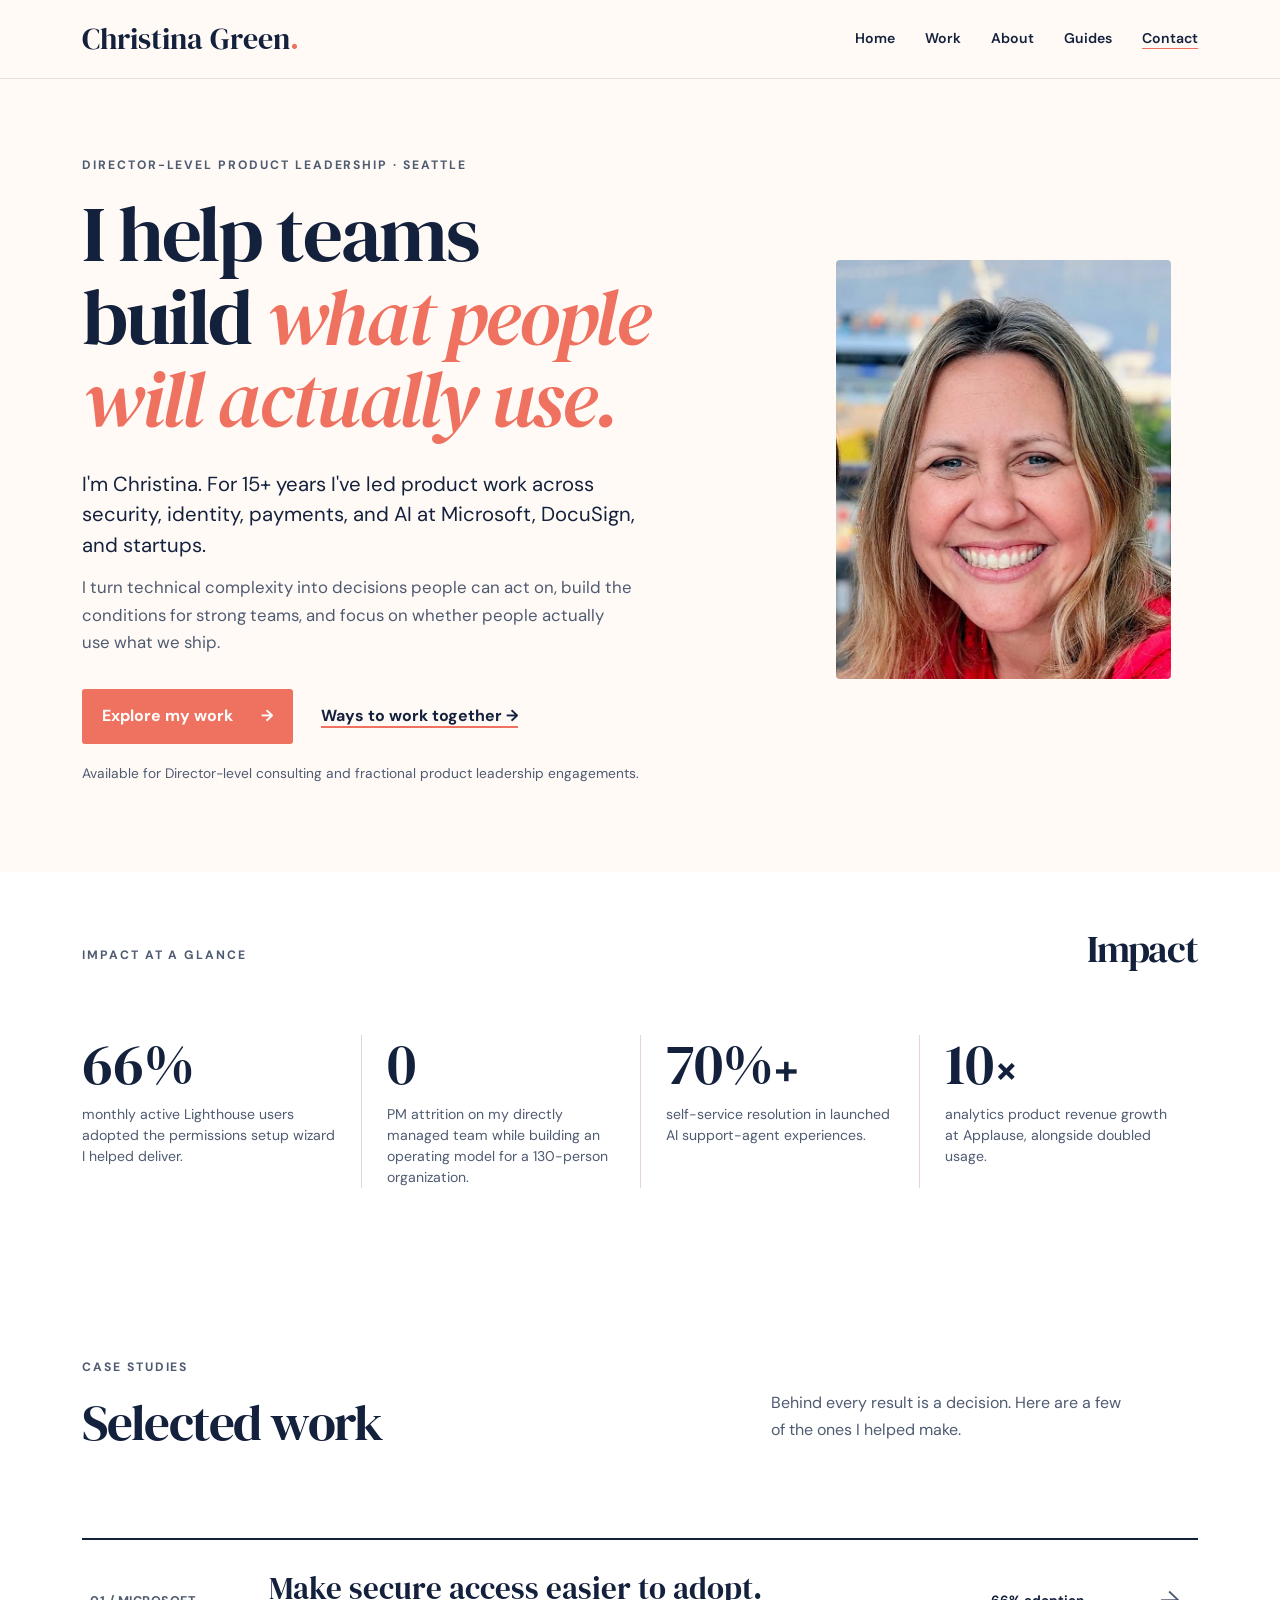
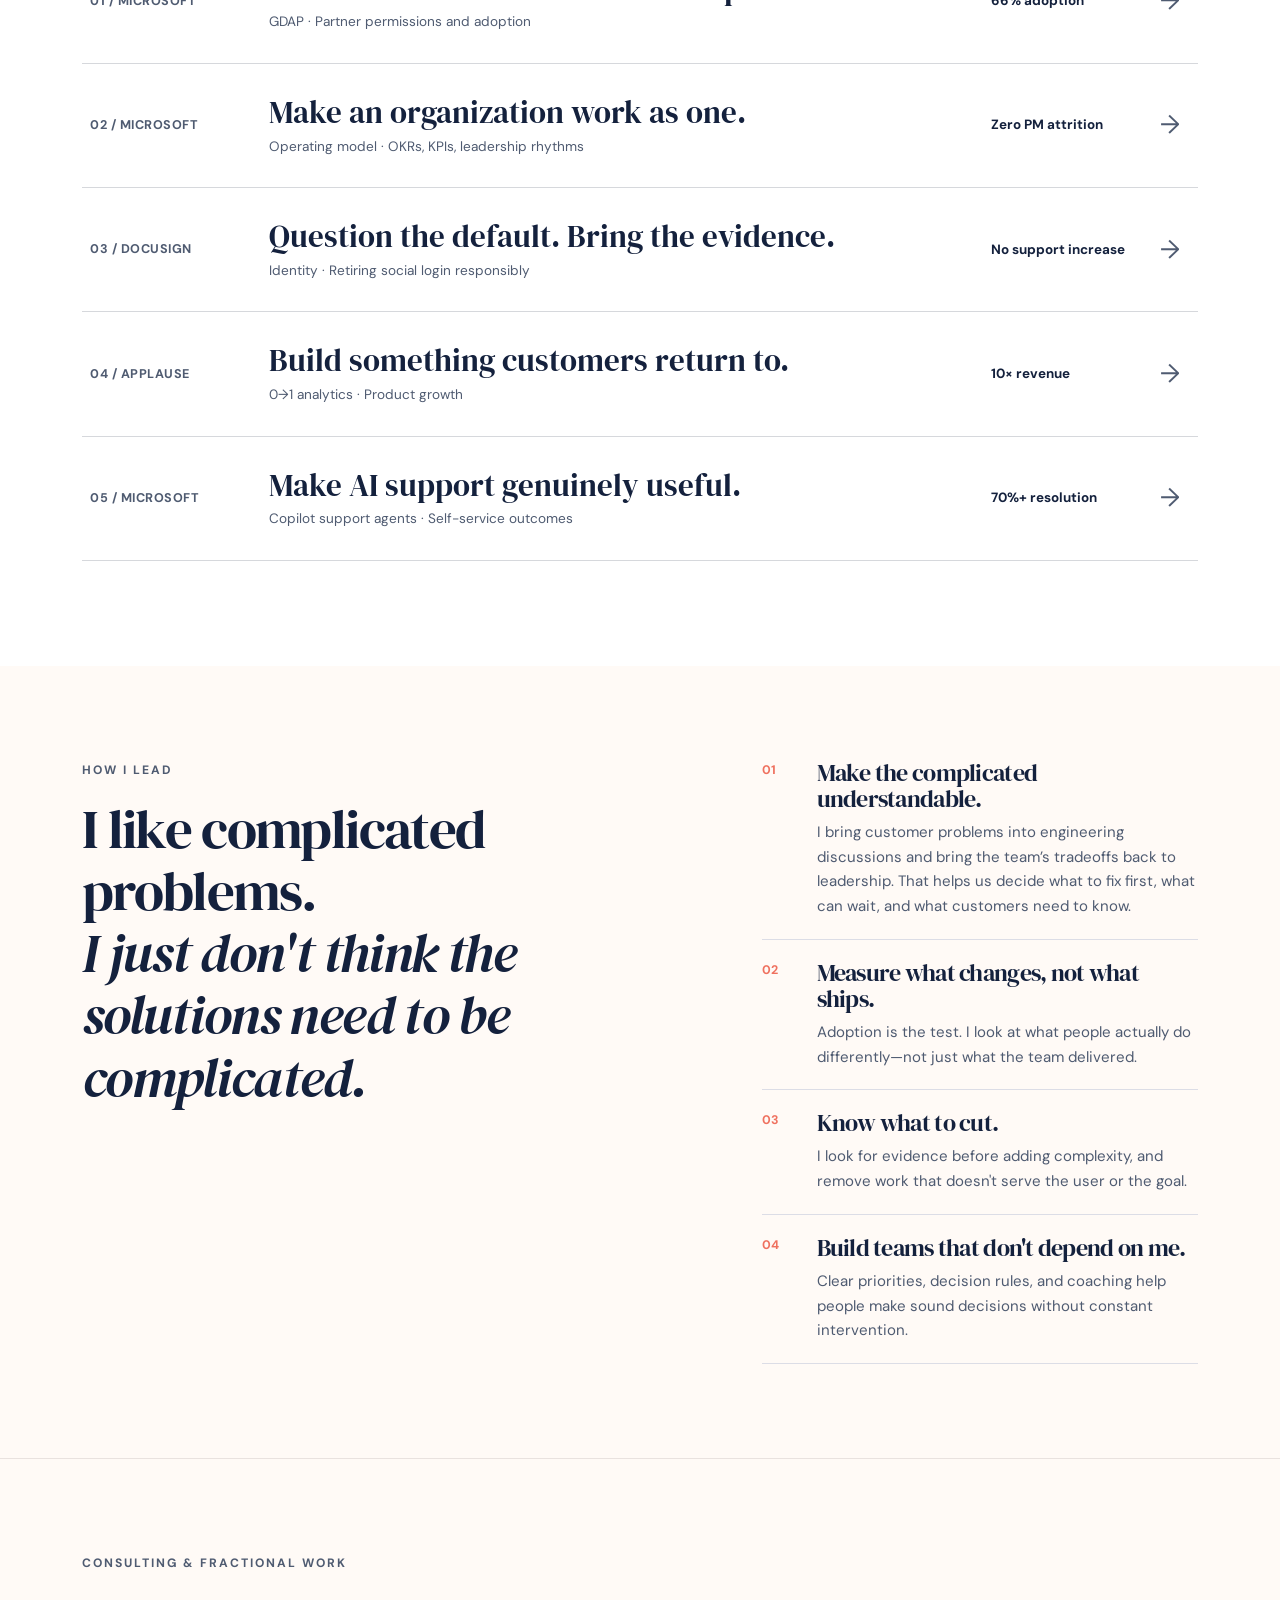
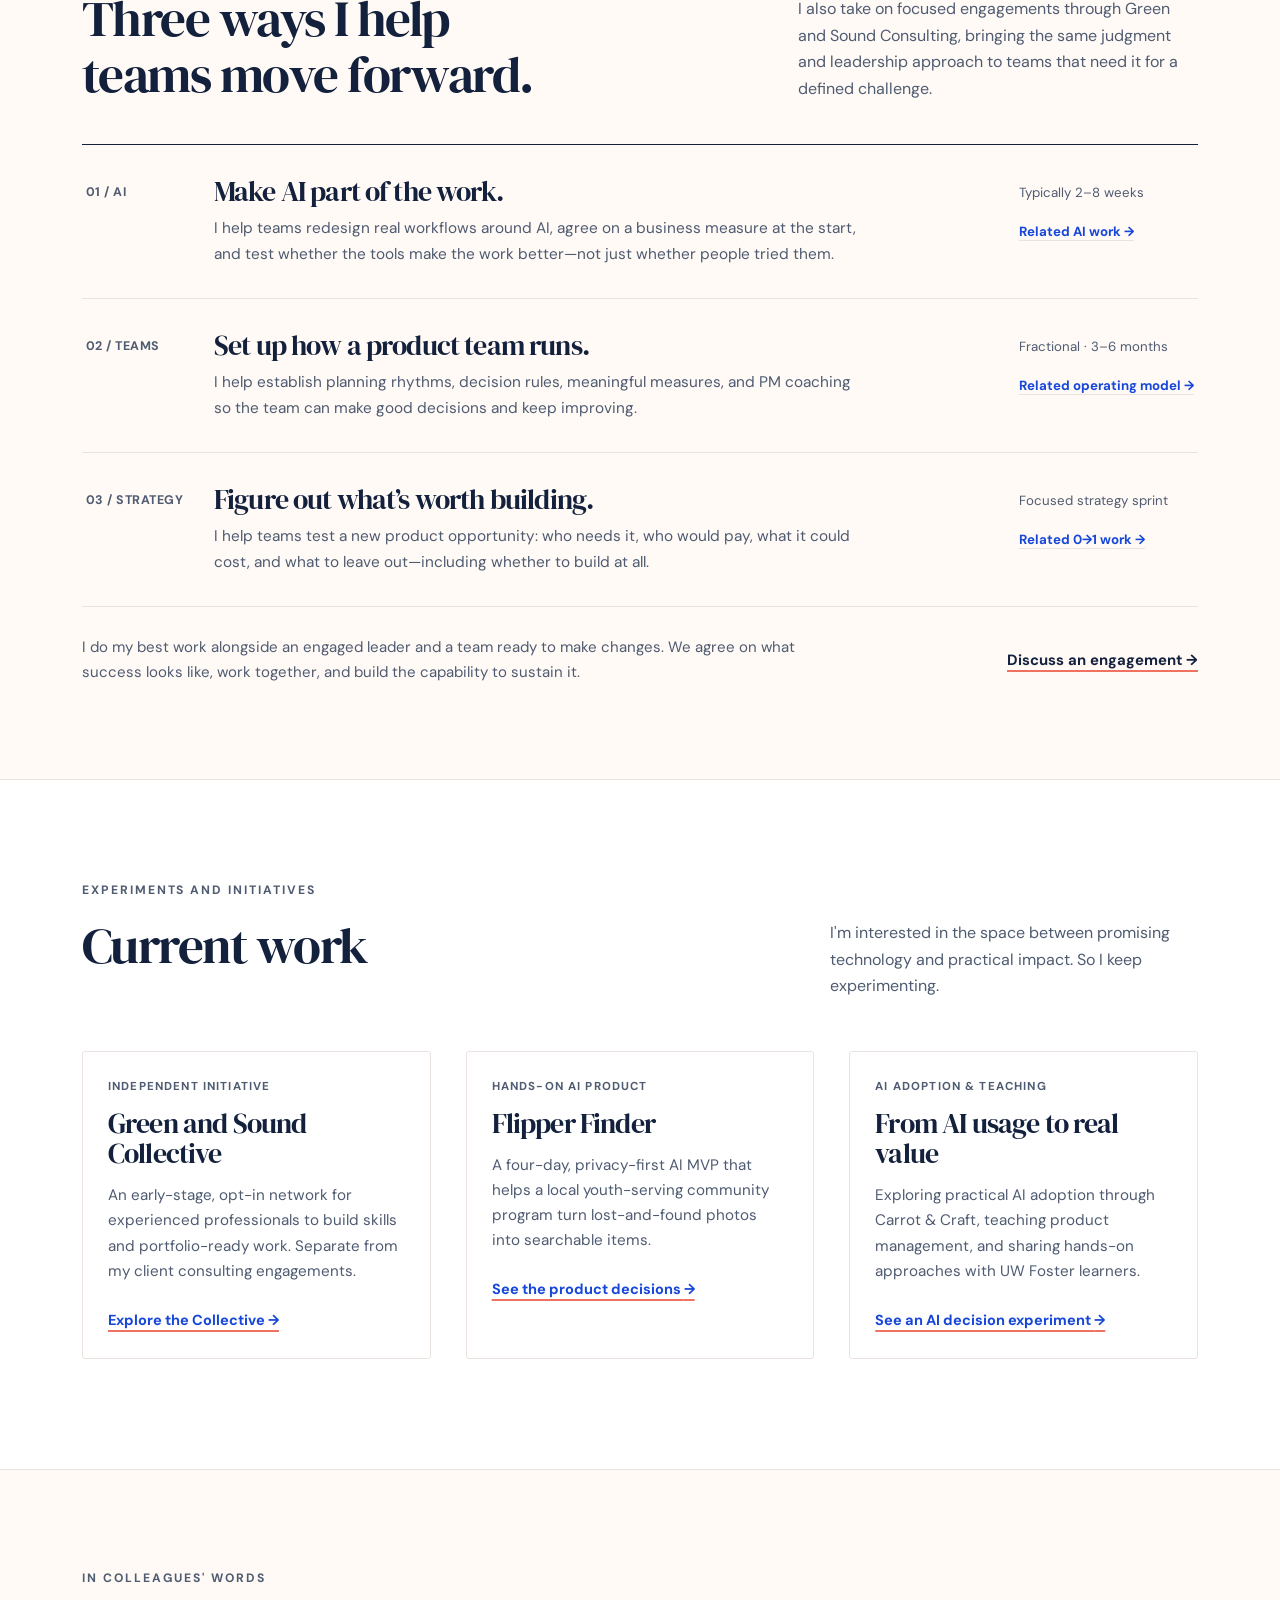
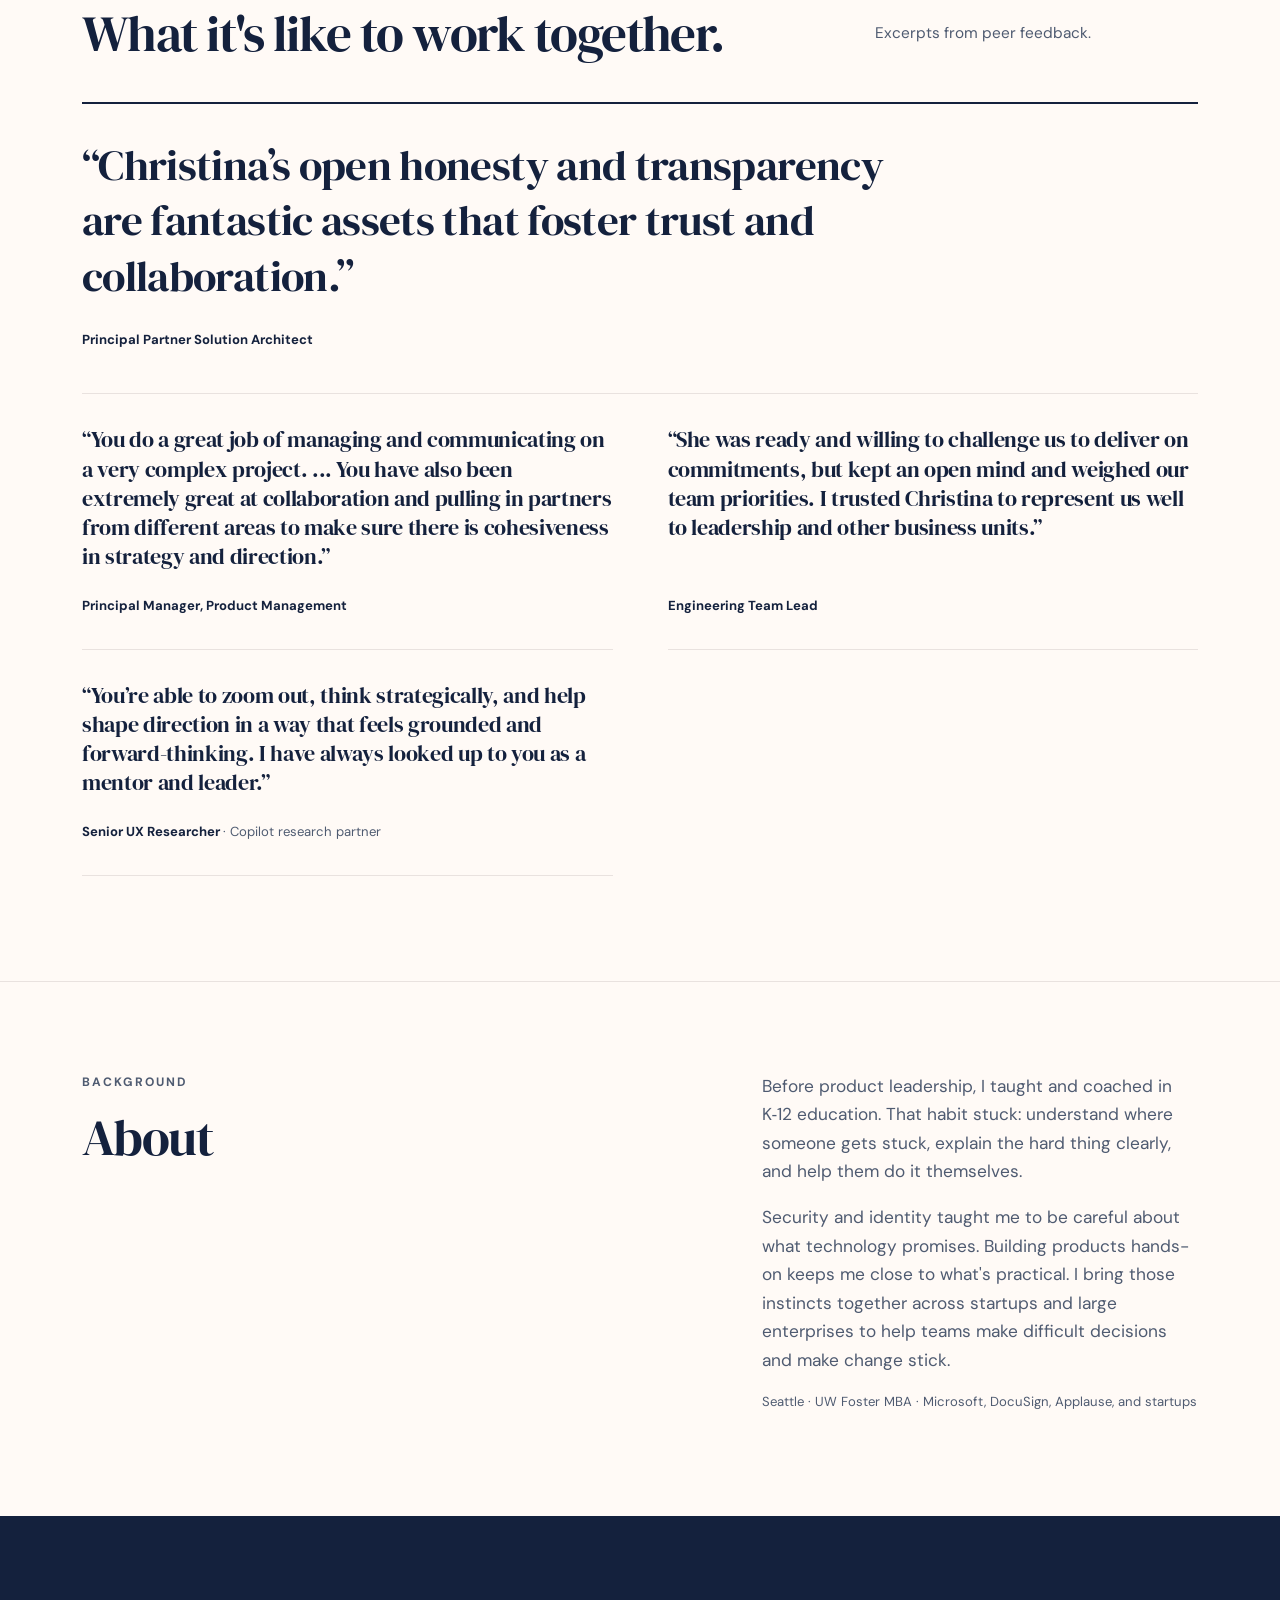
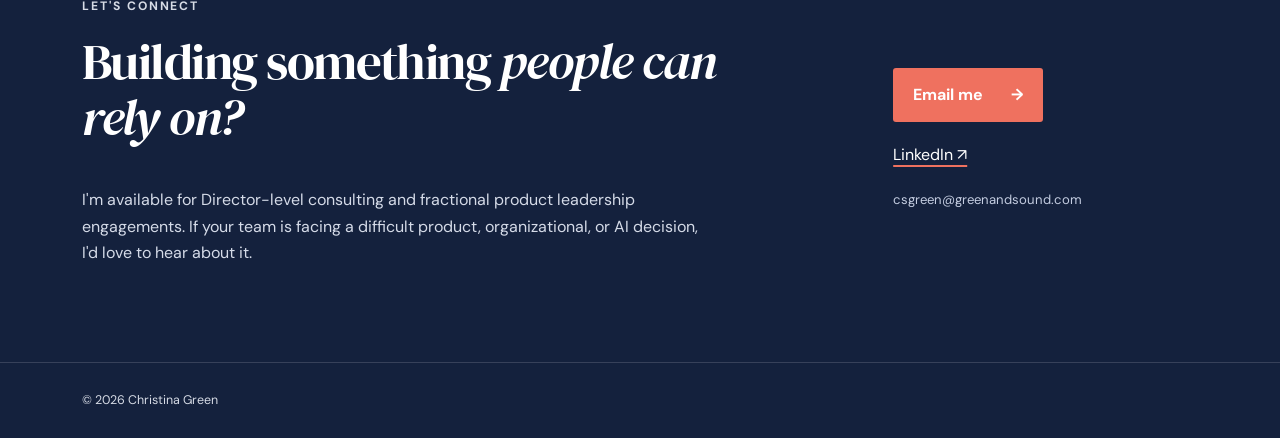
==== commit df8e10b2: "Update homepage headline to emphasize adoption" ====
--- a/index.html
+++ b/index.html
@@ -4,7 +4,7 @@
 <!-- End Cloudflare Web Analytics -->
 </head>
 <body id="top"><header class="site-header"><div class="shell header-inner"><a class="wordmark" href="#top">Christina Green<span class="period">.</span></a><nav aria-label="Main navigation"><a href="/">Home</a><a href="#work">Work</a><a href="#about">About</a><a href="/guides/">Guides</a><a class="header-contact" href="#contact">Contact</a></nav></div></header>
-<main><section class="hero"><div class="shell hero-layout"><div class="hero-copy"><p class="kicker">Director-level product leadership · Seattle</p><h1>I build products <em>people have to trust.</em></h1><p class="intro">I'm Christina. For 15+ years I've led product work across security, identity, payments, and AI at Microsoft, DocuSign, and startups.</p><p class="support">I turn technical complexity into decisions people can act on, build the conditions for strong teams, and focus on whether people actually use what we ship.</p><div class="hero-actions"><a class="primary" href="#work">Explore my work <span aria-hidden="true">→</span></a><a class="text-action" href="#engagements">Ways to work together <span aria-hidden="true">→</span></a></div><p class="hero-availability">Available for Director-level consulting and fractional product leadership engagements.</p></div><div class="portrait-frame"><img src="assets/christina-portrait-hq.svg?v=2" alt="Christina Green smiling by the waterfront" width="720" height="900" fetchpriority="high"></div></div></section>
+<main><section class="hero"><div class="shell hero-layout"><div class="hero-copy"><p class="kicker">Director-level product leadership · Seattle</p><h1>I help teams build <em>what people will actually use.</em></h1><p class="intro">I'm Christina. For 15+ years I've led product work across security, identity, payments, and AI at Microsoft, DocuSign, and startups.</p><p class="support">I turn technical complexity into decisions people can act on, build the conditions for strong teams, and focus on whether people actually use what we ship.</p><div class="hero-actions"><a class="primary" href="#work">Explore my work <span aria-hidden="true">→</span></a><a class="text-action" href="#engagements">Ways to work together <span aria-hidden="true">→</span></a></div><p class="hero-availability">Available for Director-level consulting and fractional product leadership engagements.</p></div><div class="portrait-frame"><img src="assets/christina-portrait-hq.svg?v=2" alt="Christina Green smiling by the waterfront" width="720" height="900" fetchpriority="high"></div></div></section>
 <section class="results" id="impact" aria-labelledby="impact-title"><div class="shell"><div class="section-top"><p class="kicker">Impact at a glance</p><h2 id="impact-title">Impact</h2></div><div class="metric-grid"><div><strong>66%</strong><p>monthly active Lighthouse users adopted the permissions setup wizard I helped deliver.</p></div><div><strong>0</strong><p>PM attrition on my directly managed team while building an operating model for a 130-person organization.</p></div><div><strong>70%<span class="math-symbol">+</span></strong><p>self-service resolution in launched AI support-agent experiences.</p></div><div><strong>10<span class="math-symbol">×</span></strong><p>analytics product revenue growth at Applause, alongside doubled usage.</p></div></div></div></section>
 <section class="work-section" id="work"><div class="shell"><div class="work-heading"><div><p class="kicker">Case studies</p><h2>Selected work</h2></div><p>Behind every result is a decision. Here are a few of the ones I helped make.</p></div><div class="work-list">
 <a class="work-row" href="gdap.html"><span class="work-index">01 / Microsoft</span><span class="work-name">Make secure access easier to adopt.<small>GDAP · Partner permissions and adoption</small></span><span class="work-outcome">66% adoption</span><span class="work-arrow" aria-hidden="true">→</span></a>
